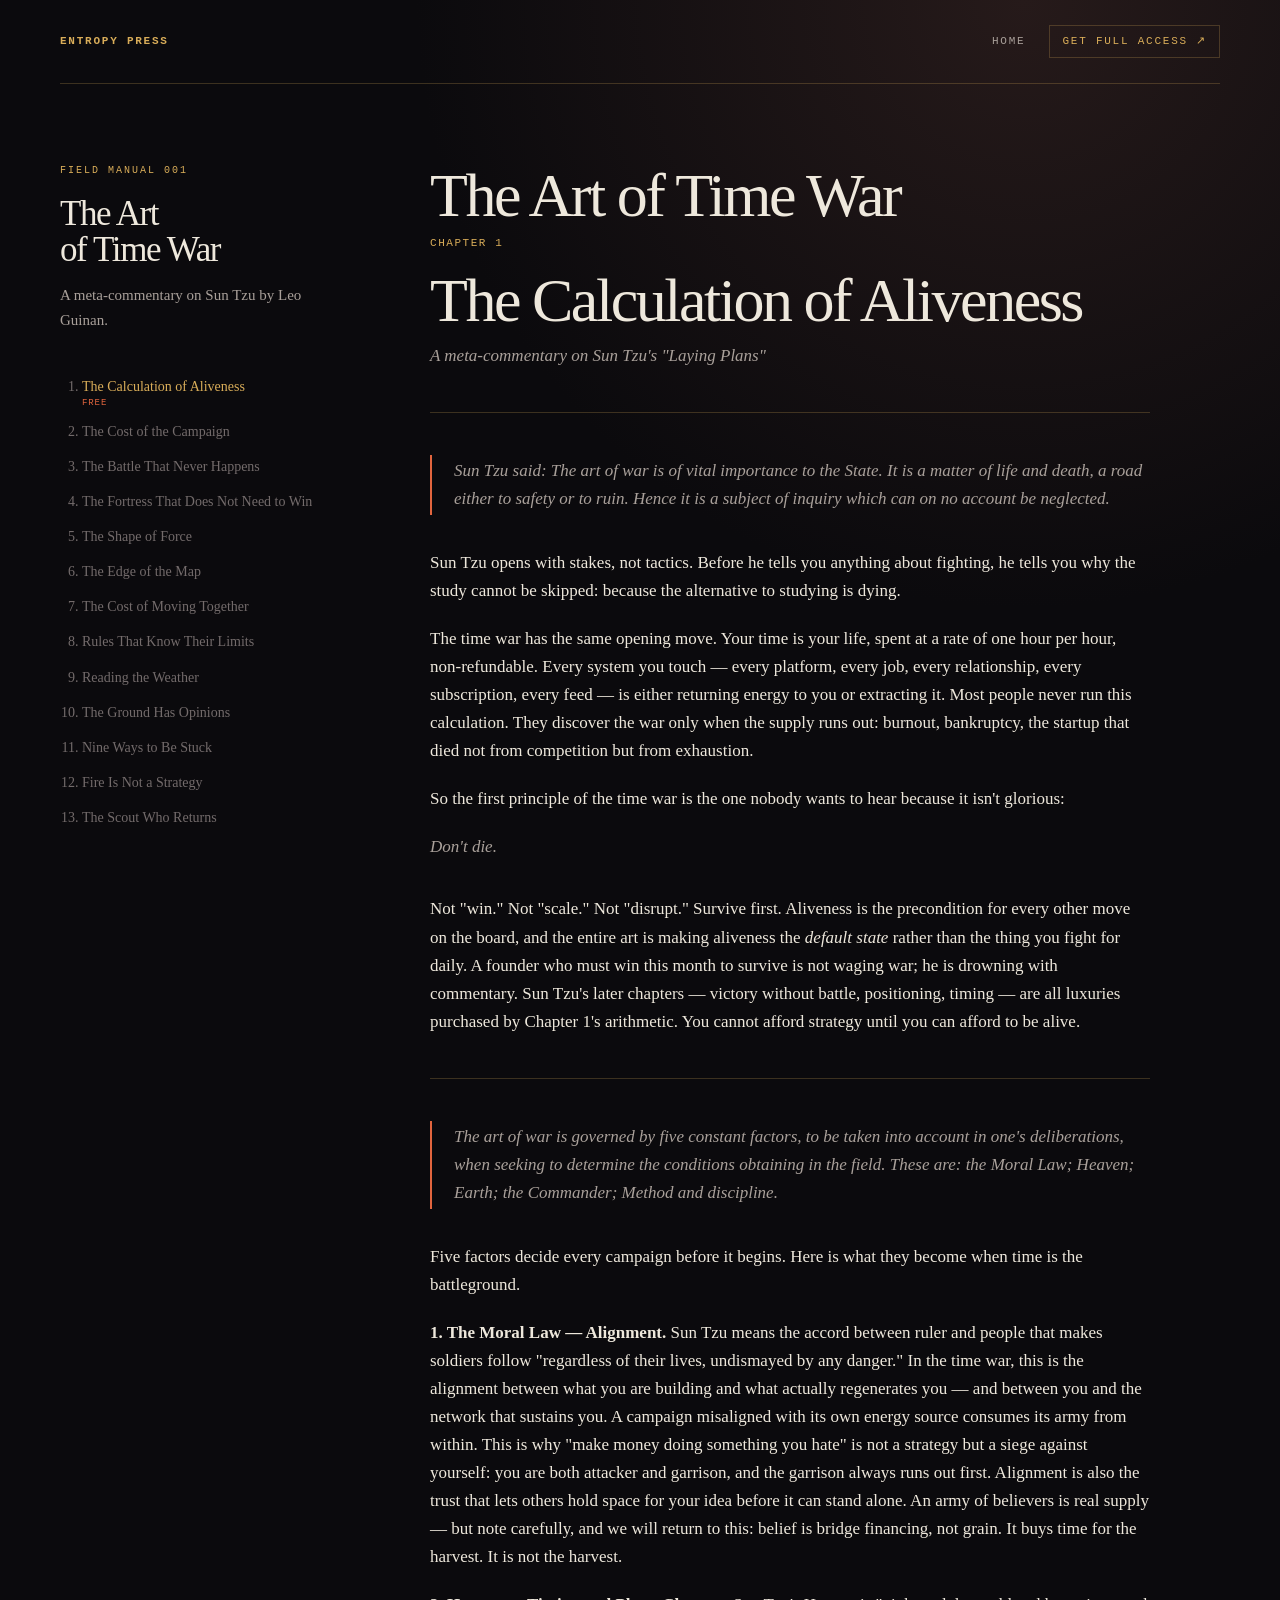
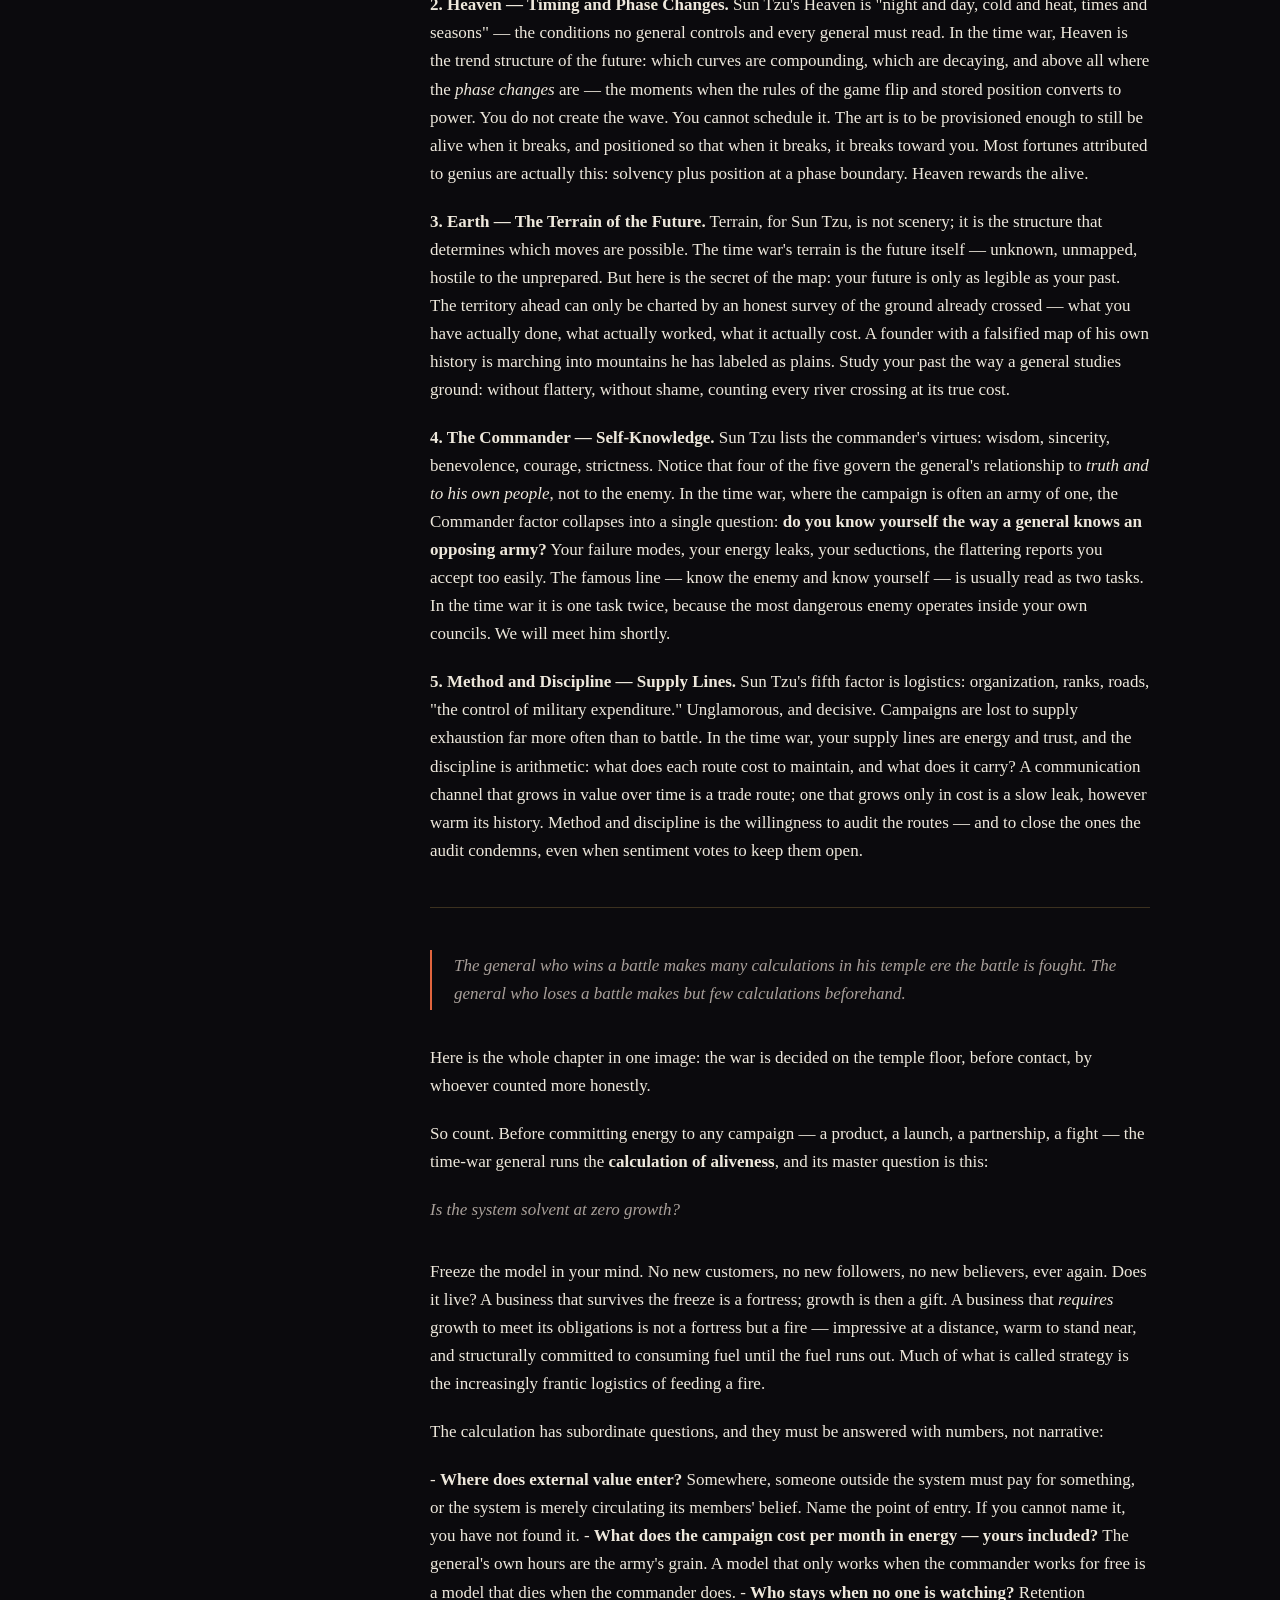
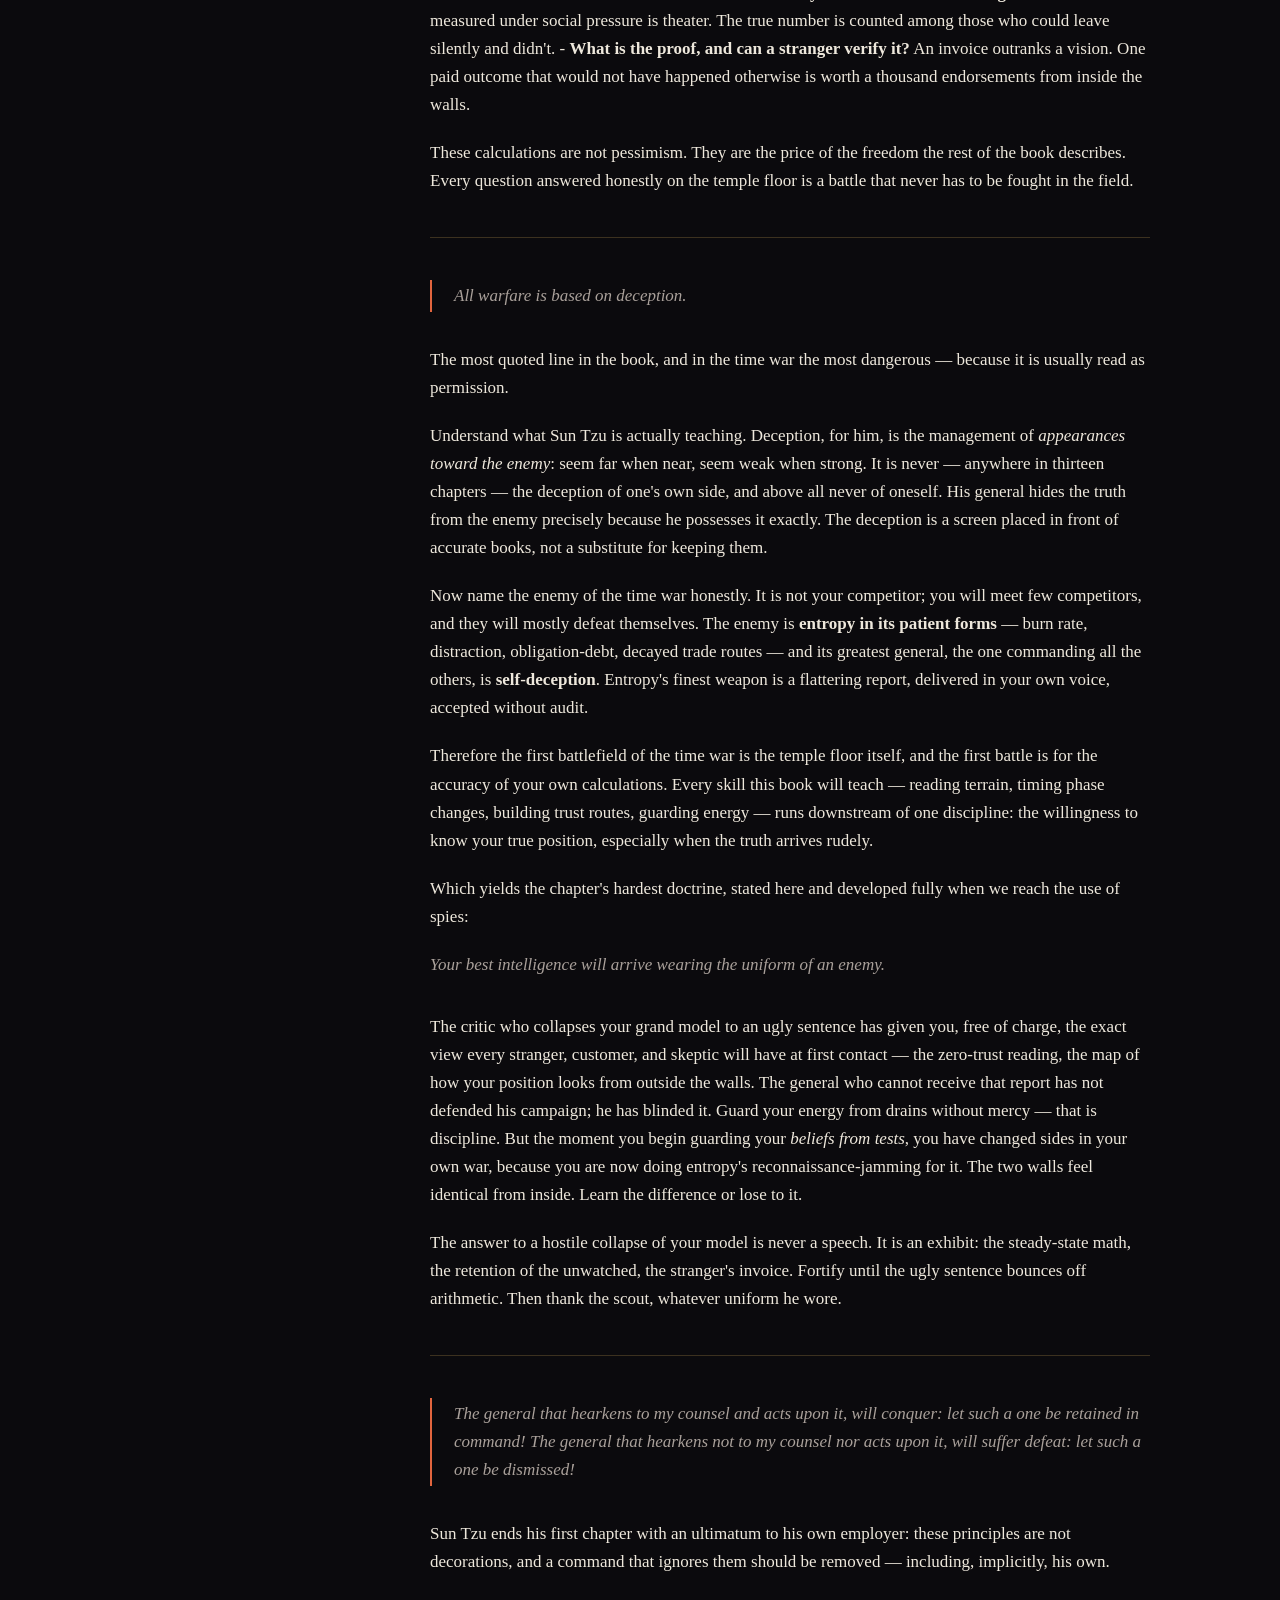
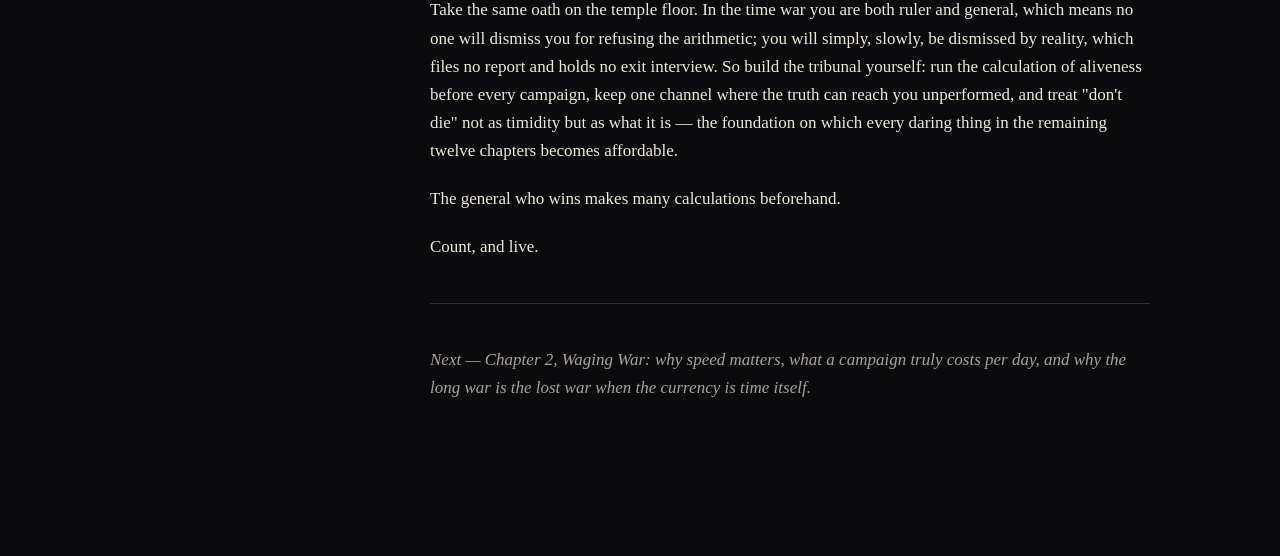
==== reader.html @ 11172e4d "Initial Entropy Press book site" ====
<!doctype html>
<html lang="en">
<head>
  <meta charset="utf-8">
  <meta name="viewport" content="width=device-width, initial-scale=1">
  <meta name="description" content="Read The Art of Time War. Chapter One is free; the remaining chapters are for paid Hitchhiker’s Guide subscribers.">
  <title>Read The Art of Time War — Entropy Press</title>
  <link rel="stylesheet" href="/assets/site.css">
</head>
<body>
  <header class="shell masthead">
    <a class="wordmark" href="/">ENTROPY PRESS</a>
    <nav aria-label="Primary navigation">
      <a href="/">Home</a>
      <a class="nav-cta" href="https://hitchhikersguidetothefuture.com/" target="_blank" rel="noopener">Get full access ↗</a>
    </nav>
  </header>

  <main class="shell reader-layout">
    <aside class="toc" aria-label="Table of contents">
      <p class="eyebrow">Field Manual 001</p>
      <h1>The Art<br>of Time War</h1>
      <p class="toc-note">A meta-commentary on Sun Tzu by Leo Guinan.</p>
      <ol>
        <li><a class="free" href="?chapter=1">The Calculation of Aliveness <small>FREE</small></a></li>
        <li><span>The Cost of the Campaign</span></li>
        <li><span>The Battle That Never Happens</span></li>
        <li><span>The Fortress That Does Not Need to Win</span></li>
        <li><span>The Shape of Force</span></li>
        <li><span>The Edge of the Map</span></li>
        <li><span>The Cost of Moving Together</span></li>
        <li><span>Rules That Know Their Limits</span></li>
        <li><span>Reading the Weather</span></li>
        <li><span>The Ground Has Opinions</span></li>
        <li><span>Nine Ways to Be Stuck</span></li>
        <li><span>Fire Is Not a Strategy</span></li>
        <li><span>The Scout Who Returns</span></li>
      </ol>
    </aside>

    <article class="reader" id="reader-content">
      <p class="eyebrow">Loading chapter</p>
      <p>One moment. The bureaucracy of reading is almost complete.</p>
    </article>
  </main>

  <script>
    const content = document.querySelector('#reader-content');
    const chapter = new URLSearchParams(location.search).get('chapter') || '1';
    if (chapter !== '1') {
      content.innerHTML = `<div class="locked-panel"><p class="eyebrow">Subscriber chapter</p><h2>This chapter is behind the gate.</h2><p>Chapters 2–13 are available to paid subscribers of Hitchhiker’s Guide to the Future. The chapter text is not shipped to this public page. That is the point of a gate.</p><a class="button" href="https://hitchhikersguidetothefuture.com/" target="_blank" rel="noopener">Join the Guide <span>↗</span></a><p class="fine">Already subscribed? Use the subscriber reading link from Hitchhiker’s Guide to return here. Entitlement verification will be wired to the Guide’s membership endpoint once its contract is supplied.</p></div>`;
    } else {
      fetch('content/chapter-1.html', {cache: 'no-store'})
        .then(response => { if (!response.ok) throw new Error('Chapter unavailable'); return response.text(); })
        .then(html => { content.innerHTML = html; })
        .catch(() => { content.innerHTML = '<div class="locked-panel"><h2>The free chapter failed to load.</h2><p>Nothing is wrong with your browser. The public artifact is missing a file.</p></div>'; });
    }
  </script>
</body>
</html>
---- assets/site.css ----
:root {
  --void: #0b0a0d;
  --panel: #15131a;
  --panel-2: #1b1821;
  --ink: #eee8dc;
  --muted: #a9a09a;
  --dim: #736b6b;
  --gold: #d9ad59;
  --ember: #e2653e;
  --line: rgba(217,173,89,.24);
  --mono: "SFMono-Regular", Consolas, "Liberation Mono", monospace;
  --serif: Georgia, "Times New Roman", serif;
}
* { box-sizing: border-box; }
html { background: var(--void); }
body { margin: 0; color: var(--ink); background: radial-gradient(circle at 80% 0%, #261a1a 0, transparent 38rem), var(--void); font: 17px/1.65 Georgia, "Times New Roman", serif; }
a { color: inherit; }
.grain { position: fixed; inset: 0; pointer-events: none; opacity: .05; background-image: url("data:image/svg+xml,%3Csvg viewBox='0 0 180 180' xmlns='http://www.w3.org/2000/svg'%3E%3Cfilter id='n'%3E%3CfeTurbulence type='fractalNoise' baseFrequency='.9' numOctaves='4' stitchTiles='stitch'/%3E%3C/filter%3E%3Crect width='100%25' height='100%25' filter='url(%23n)' opacity='.35'/%3E%3C/svg%3E"); }
.shell { width: min(1160px, calc(100% - 48px)); margin: 0 auto; }
.masthead { display: flex; align-items: center; justify-content: space-between; gap: 24px; padding: 25px 0; border-bottom: 1px solid var(--line); font: 11px/1.2 var(--mono); letter-spacing: .16em; text-transform: uppercase; }
.wordmark { color: var(--gold); text-decoration: none; font-weight: 700; }
nav { display: flex; align-items: center; gap: 24px; }
nav a { color: var(--muted); text-decoration: none; }
nav a:hover, .text-link:hover { color: var(--gold); }
.nav-cta { border: 1px solid var(--line); padding: 9px 12px; color: var(--gold); }
.eyebrow { margin: 0 0 18px; color: var(--gold); font: 10px/1.4 var(--mono); letter-spacing: .2em; text-transform: uppercase; }
.hero { min-height: 650px; display: grid; grid-template-columns: 1fr 390px; align-items: center; gap: 9vw; padding: 92px 0 110px; }
h1, h2 { margin: 0; font-weight: 400; line-height: 1.03; letter-spacing: -.04em; }
.hero h1 { font-size: clamp(48px, 7vw, 88px); }
.hero h1 em { color: var(--gold); font-style: normal; }
.lede { max-width: 510px; margin: 32px 0 0; color: var(--muted); font-size: 21px; line-height: 1.5; }
.actions { display: flex; align-items: center; flex-wrap: wrap; gap: 24px; margin-top: 42px; }
.button { display: inline-flex; align-items: center; gap: 18px; padding: 15px 19px; color: var(--void); background: var(--gold); border: 1px solid var(--gold); font: 11px/1.1 var(--mono); letter-spacing: .12em; text-transform: uppercase; text-decoration: none; }
.button:hover { background: var(--ink); border-color: var(--ink); }
.button span { font-size: 17px; }
.text-link { color: var(--muted); font: 11px/1.4 var(--mono); text-decoration: none; letter-spacing: .04em; }
.book-card { position: relative; min-height: 500px; padding: 38px 32px; display: flex; flex-direction: column; justify-content: space-between; overflow: hidden; background: linear-gradient(145deg, #221b27, #0e0c12 70%); border: 1px solid var(--gold); box-shadow: 22px 28px 0 rgba(217,173,89,.1), 0 30px 70px rgba(0,0,0,.55); transform: rotate(2deg); }
.book-card::before, .book-card::after { content: ""; position: absolute; inset: 14px; border: 1px solid rgba(217,173,89,.35); pointer-events: none; }
.book-card::after { inset: 22px; border-style: dashed; opacity: .65; }
.cover-kicker, .cover-footer { position: relative; z-index: 1; color: var(--gold); font: 10px/1.5 var(--mono); letter-spacing: .13em; }
.cover-title { position: relative; z-index: 1; margin: 48px 0; color: var(--ember); font: 700 clamp(42px, 6vw, 64px)/.9 Arial, sans-serif; letter-spacing: -.06em; }
.cover-title strong { color: var(--ink); font-weight: 800; }
.orbit { position: relative; z-index: 1; width: 220px; height: 220px; margin: 0 auto; border: 1px solid rgba(217,173,89,.7); border-radius: 50%; box-shadow: 0 0 0 19px rgba(217,173,89,.08), 0 0 0 43px rgba(217,173,89,.04); }
.orbit::before, .orbit::after { content: ""; position: absolute; left: 50%; top: -23px; width: 1px; height: 266px; background: rgba(217,173,89,.48); transform: rotate(48deg); }
.orbit::after { transform: rotate(-48deg); }
.orbit span { position: absolute; inset: 57px; border: 2px solid var(--ember); border-radius: 50%; }
.orbit i, .orbit b { position: absolute; display: block; width: 13px; height: 13px; background: var(--gold); border-radius: 50%; }
.orbit i { top: -7px; left: calc(50% - 6px); } .orbit b { right: 15px; bottom: 33px; }
.book-intro { display: grid; grid-template-columns: 1.2fr .8fr; gap: 70px; padding: 66px 0 90px; border-top: 1px solid var(--line); }
.book-intro h2 { font-size: clamp(34px, 4vw, 54px); }
.muted { max-width: 570px; margin: 22px 0 0; color: var(--muted); font-size: 19px; }
.access-card { padding: 26px; background: var(--panel); border-left: 2px solid var(--ember); }
.access-card p { margin: 0 0 20px; color: var(--muted); }
.access-card strong { color: var(--ink); }
.access-card a { color: var(--gold); font: 12px var(--mono); text-decoration: none; }
.footer { display: flex; justify-content: space-between; gap: 20px; padding: 25px 0 36px; color: var(--dim); border-top: 1px solid var(--line); font: 10px/1.4 var(--mono); letter-spacing: .1em; text-transform: uppercase; }
.reader-layout { display: grid; grid-template-columns: 280px minmax(0, 720px); gap: 90px; padding: 80px 0 120px; align-items: start; }
.toc { position: sticky; top: 28px; }
.toc h1 { font-size: 35px; }
.toc-note { color: var(--muted); font-size: 15px; }
.toc ol { margin: 36px 0 0; padding-left: 22px; color: var(--dim); font-size: 14px; }
.toc li { padding: 6px 0; }
.toc li span { color: var(--dim); }
.toc a { color: var(--ink); text-decoration: none; }
.toc a:hover { color: var(--gold); }
.toc a.free { color: var(--gold); }
.toc small { display: block; color: var(--ember); font: 9px var(--mono); letter-spacing: .1em; }
.reader { min-width: 0; }
.reader h1 { margin-bottom: 9px; font-size: clamp(39px, 5vw, 62px); }
.reader h2 { margin: 48px 0 18px; font-size: 33px; }
.reader h3 { margin-top: 34px; color: var(--gold); font-size: 22px; }
.reader .chapter-kicker { color: var(--gold); font: 11px var(--mono); letter-spacing: .14em; text-transform: uppercase; }
.reader .chapter-subtitle { margin: 0 0 34px; color: var(--muted); font-style: italic; }
.reader p { margin: 0 0 20px; }
.reader blockquote { margin: 34px 0; padding: 2px 0 2px 22px; color: var(--muted); border-left: 2px solid var(--ember); font-style: italic; }
.reader hr { margin: 42px 0; border: 0; border-top: 1px solid var(--line); }
.locked-panel { padding: 44px; background: var(--panel); border: 1px solid var(--line); }
.locked-panel h2 { margin-bottom: 20px; font-size: 42px; }
.locked-panel p { color: var(--muted); }
.locked-panel .button { margin-top: 12px; }
.fine { margin-top: 30px; color: var(--dim) !important; font: 11px/1.6 var(--mono); }
@media (max-width: 820px) {
  .shell { width: min(100% - 32px, 680px); }
  .masthead { align-items: flex-start; flex-direction: column; gap: 16px; }
  nav { width: 100%; justify-content: space-between; gap: 10px; }
  .hero { grid-template-columns: 1fr; gap: 55px; padding: 60px 0 80px; }
  .book-card { min-height: 420px; width: min(100%, 390px); margin: 0 auto; }
  .book-intro, .reader-layout { grid-template-columns: 1fr; gap: 45px; }
  .toc { position: static; }
  .toc ol { columns: 2; column-gap: 28px; }
  .toc li { break-inside: avoid; }
  .footer { flex-direction: column; }
}
@media (max-width: 480px) {
  .hero h1 { font-size: 48px; }
  .lede { font-size: 18px; }
  .actions { align-items: flex-start; flex-direction: column; }
  .book-card { min-height: 390px; padding: 30px 24px; }
  .cover-title { font-size: 48px; }
  .orbit { width: 170px; height: 170px; }
  .orbit::before, .orbit::after { height: 210px; }
  .toc ol { columns: 1; }
  .locked-panel { padding: 28px 22px; }
}
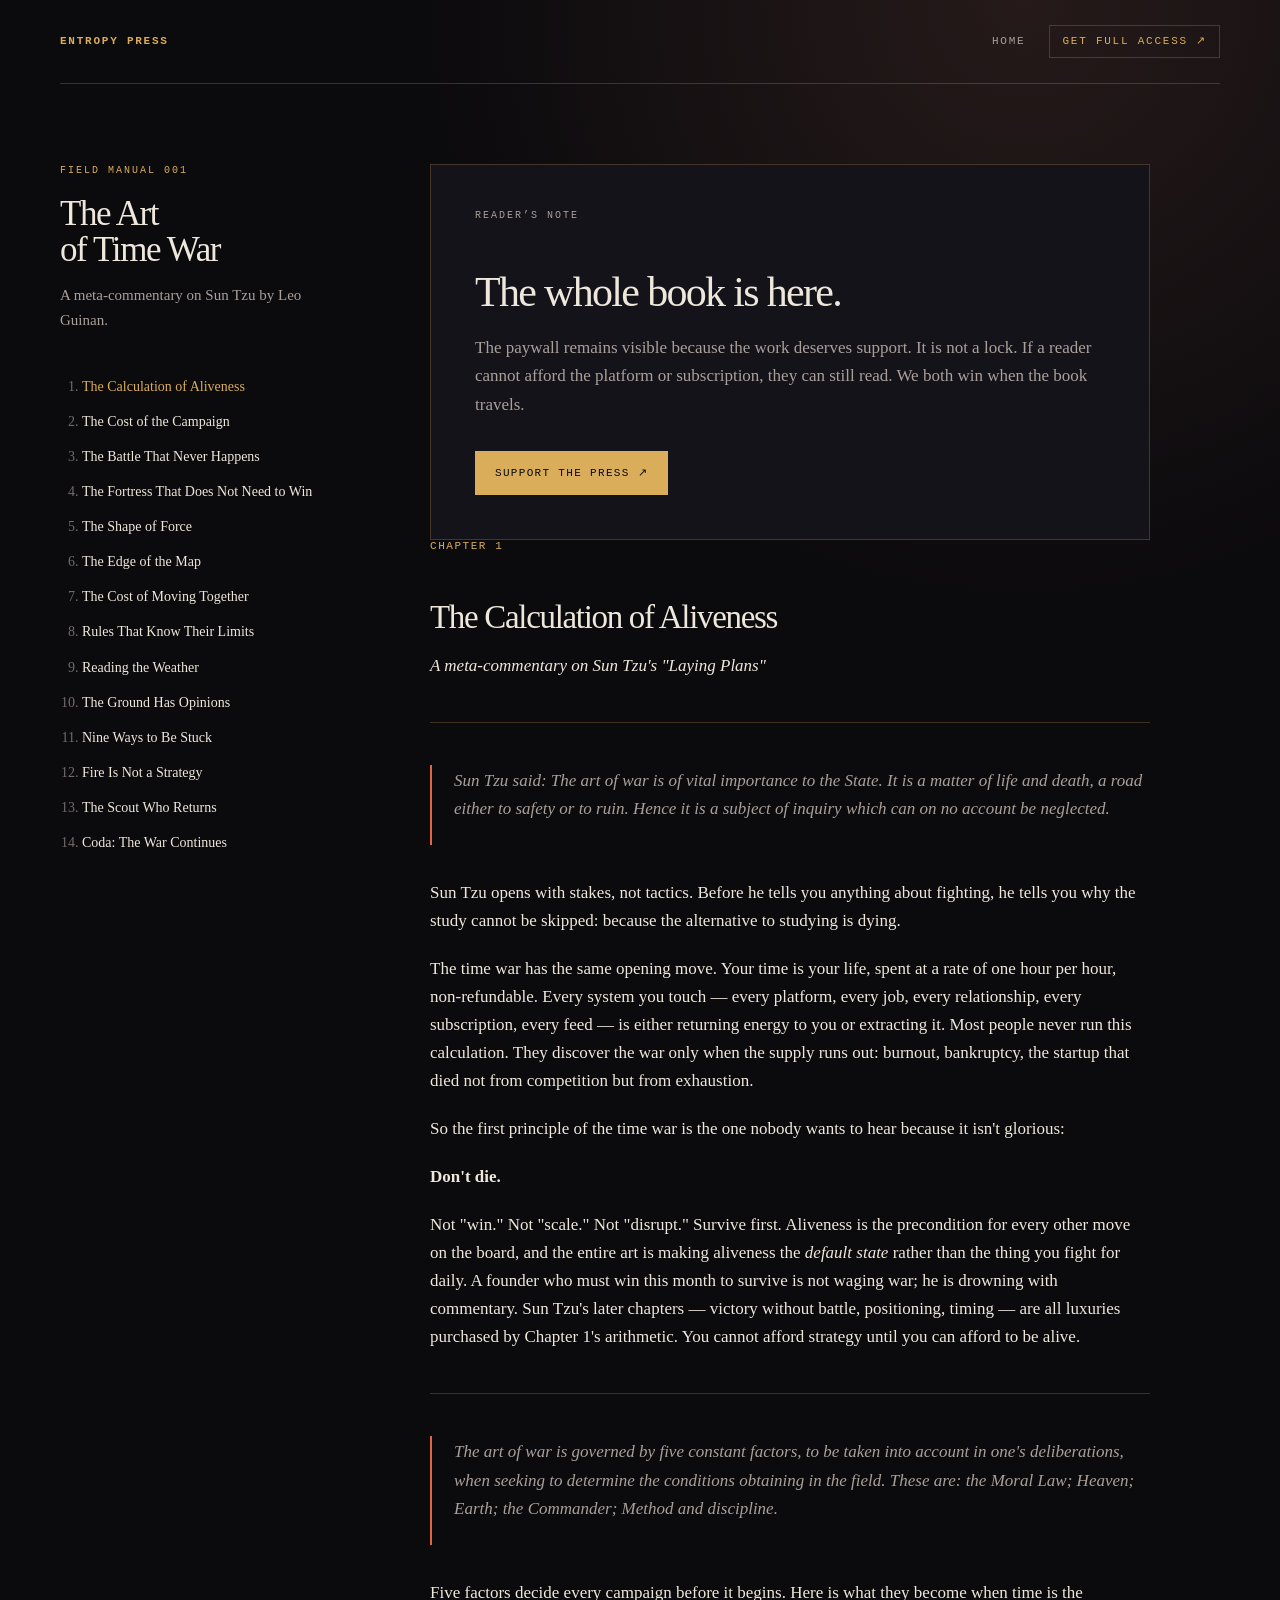
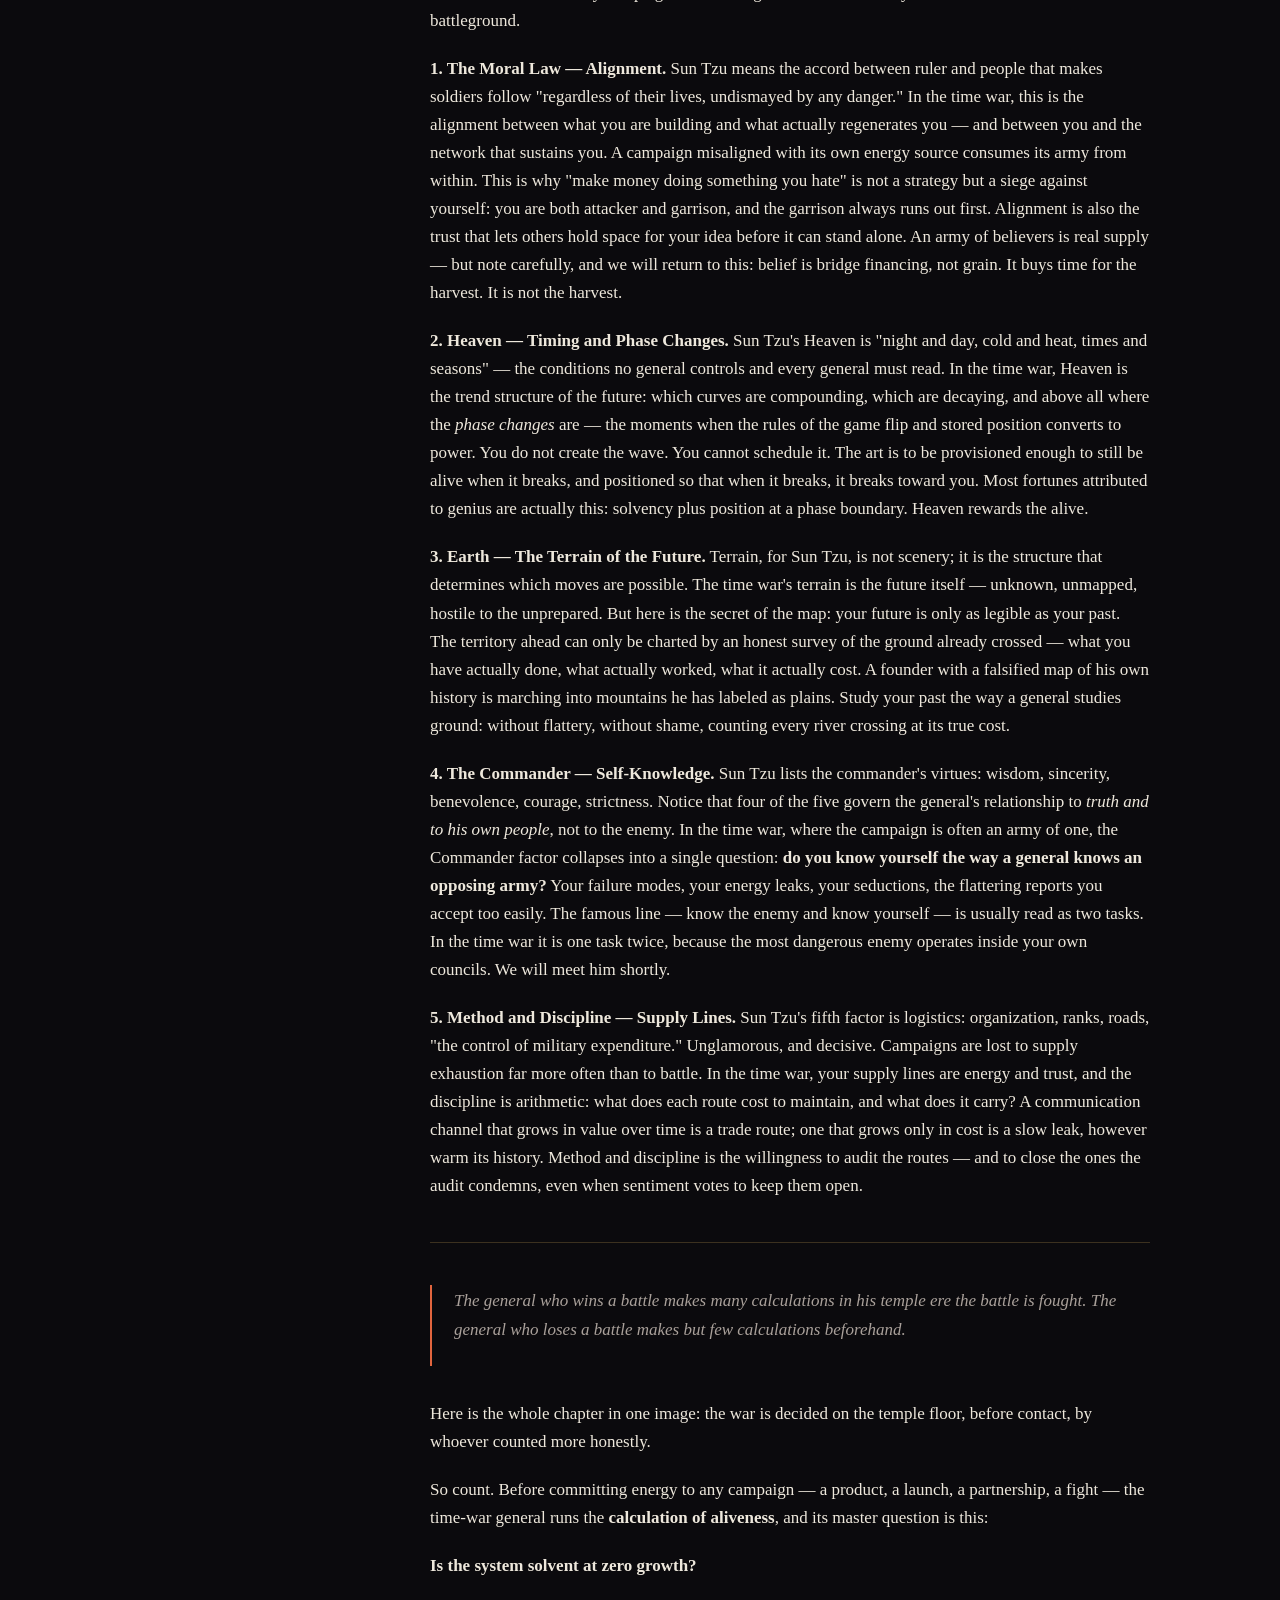
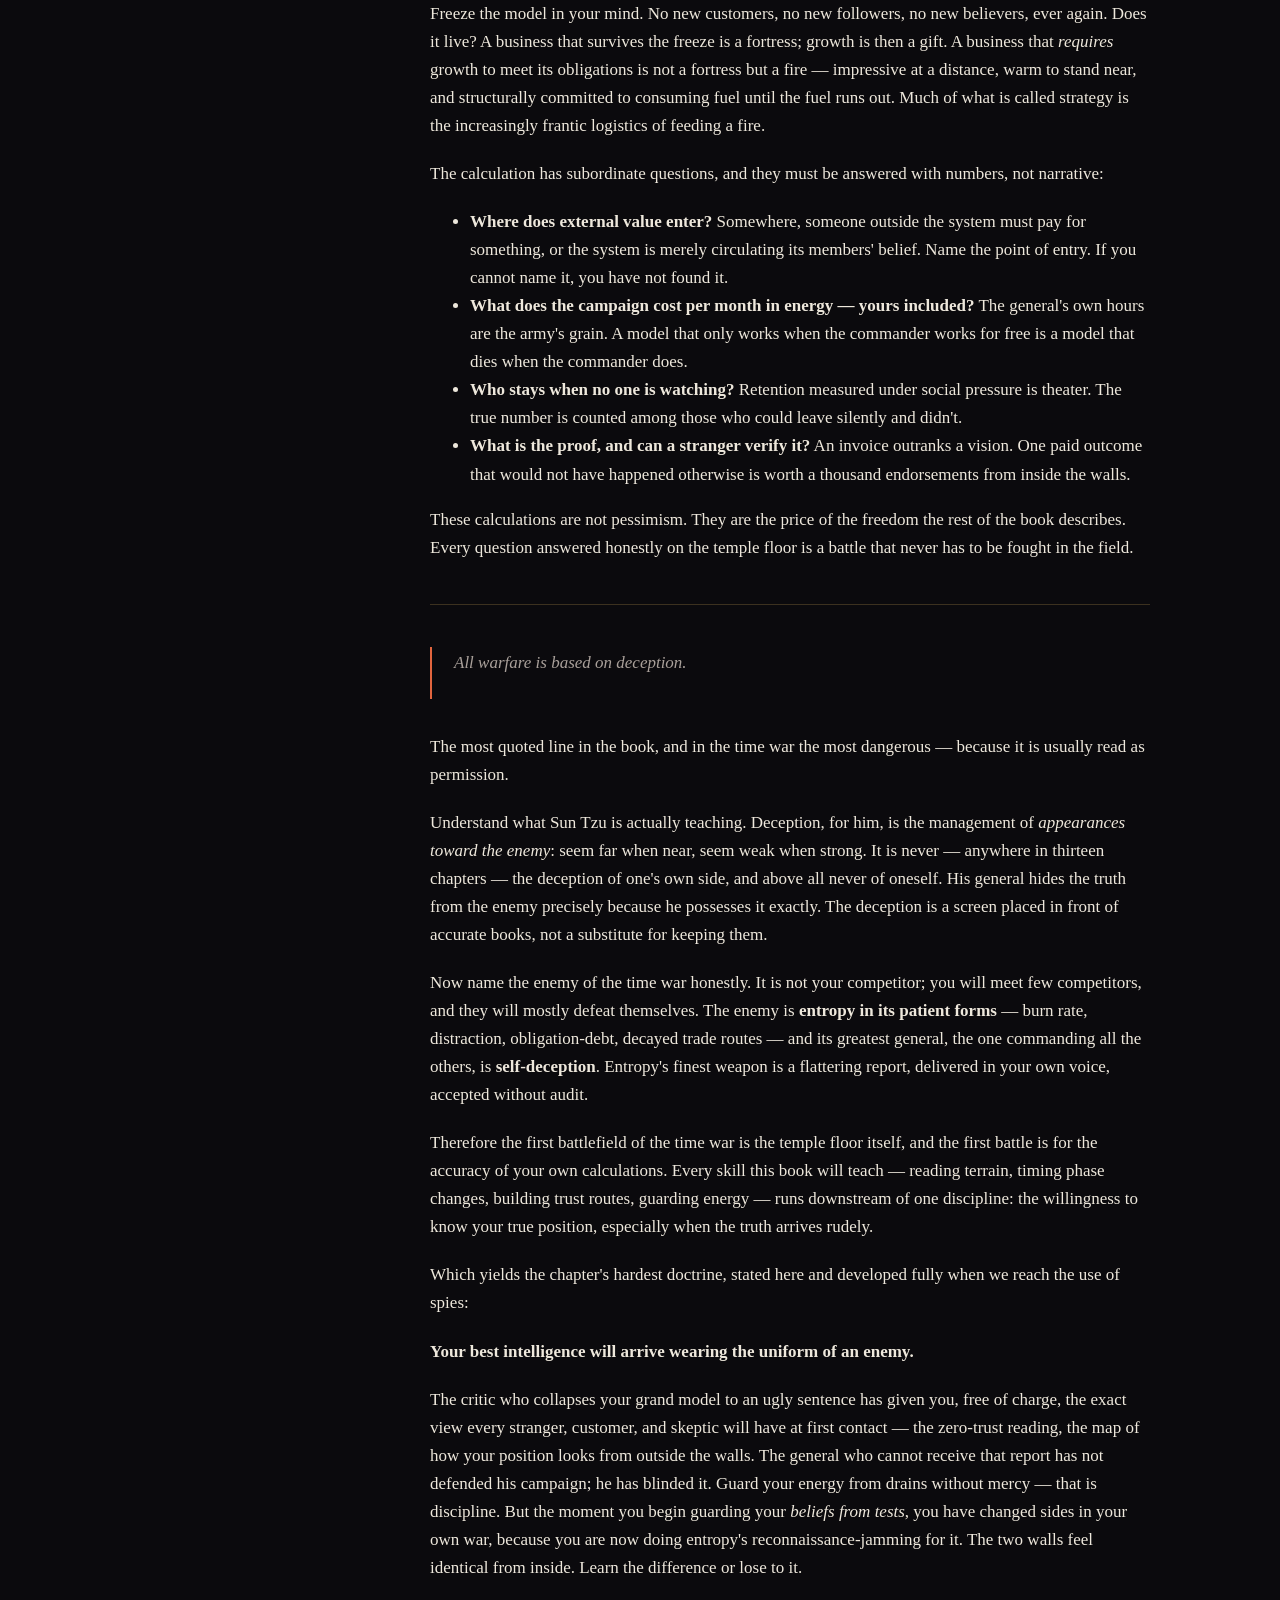
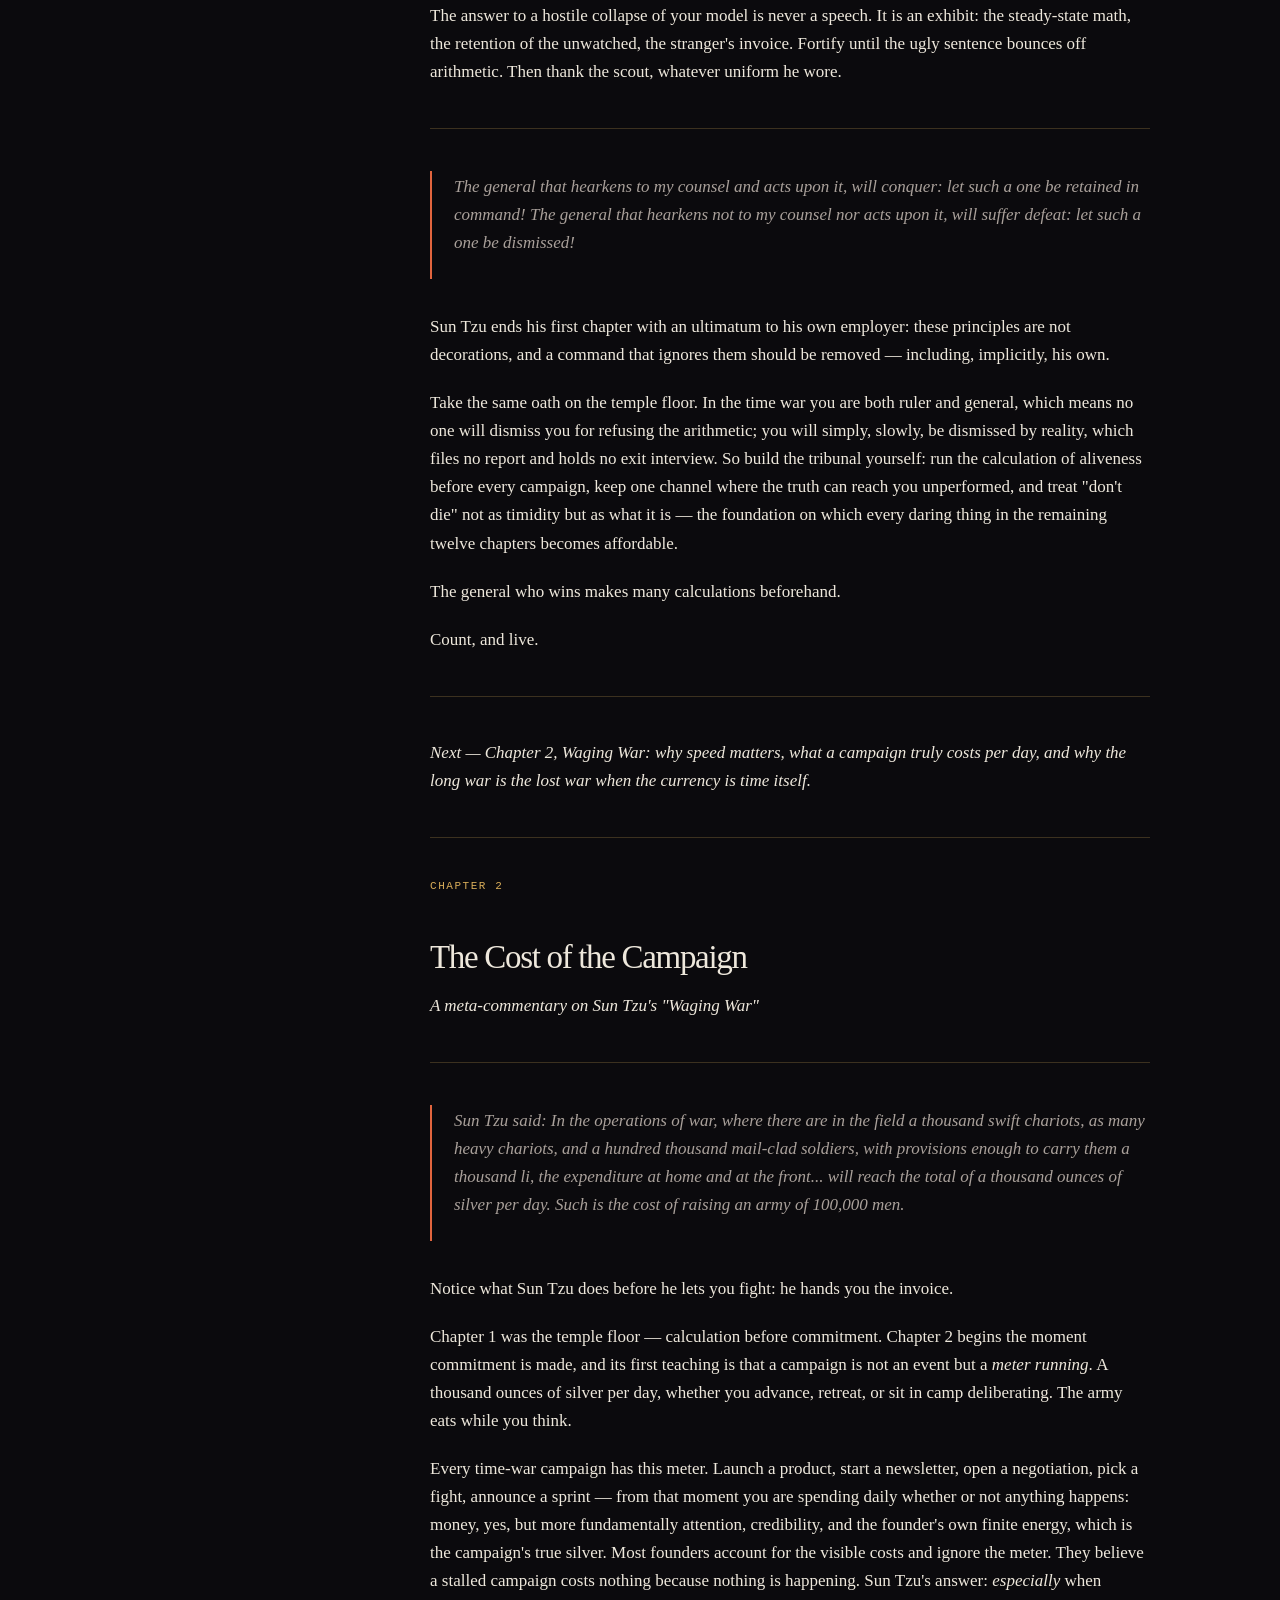
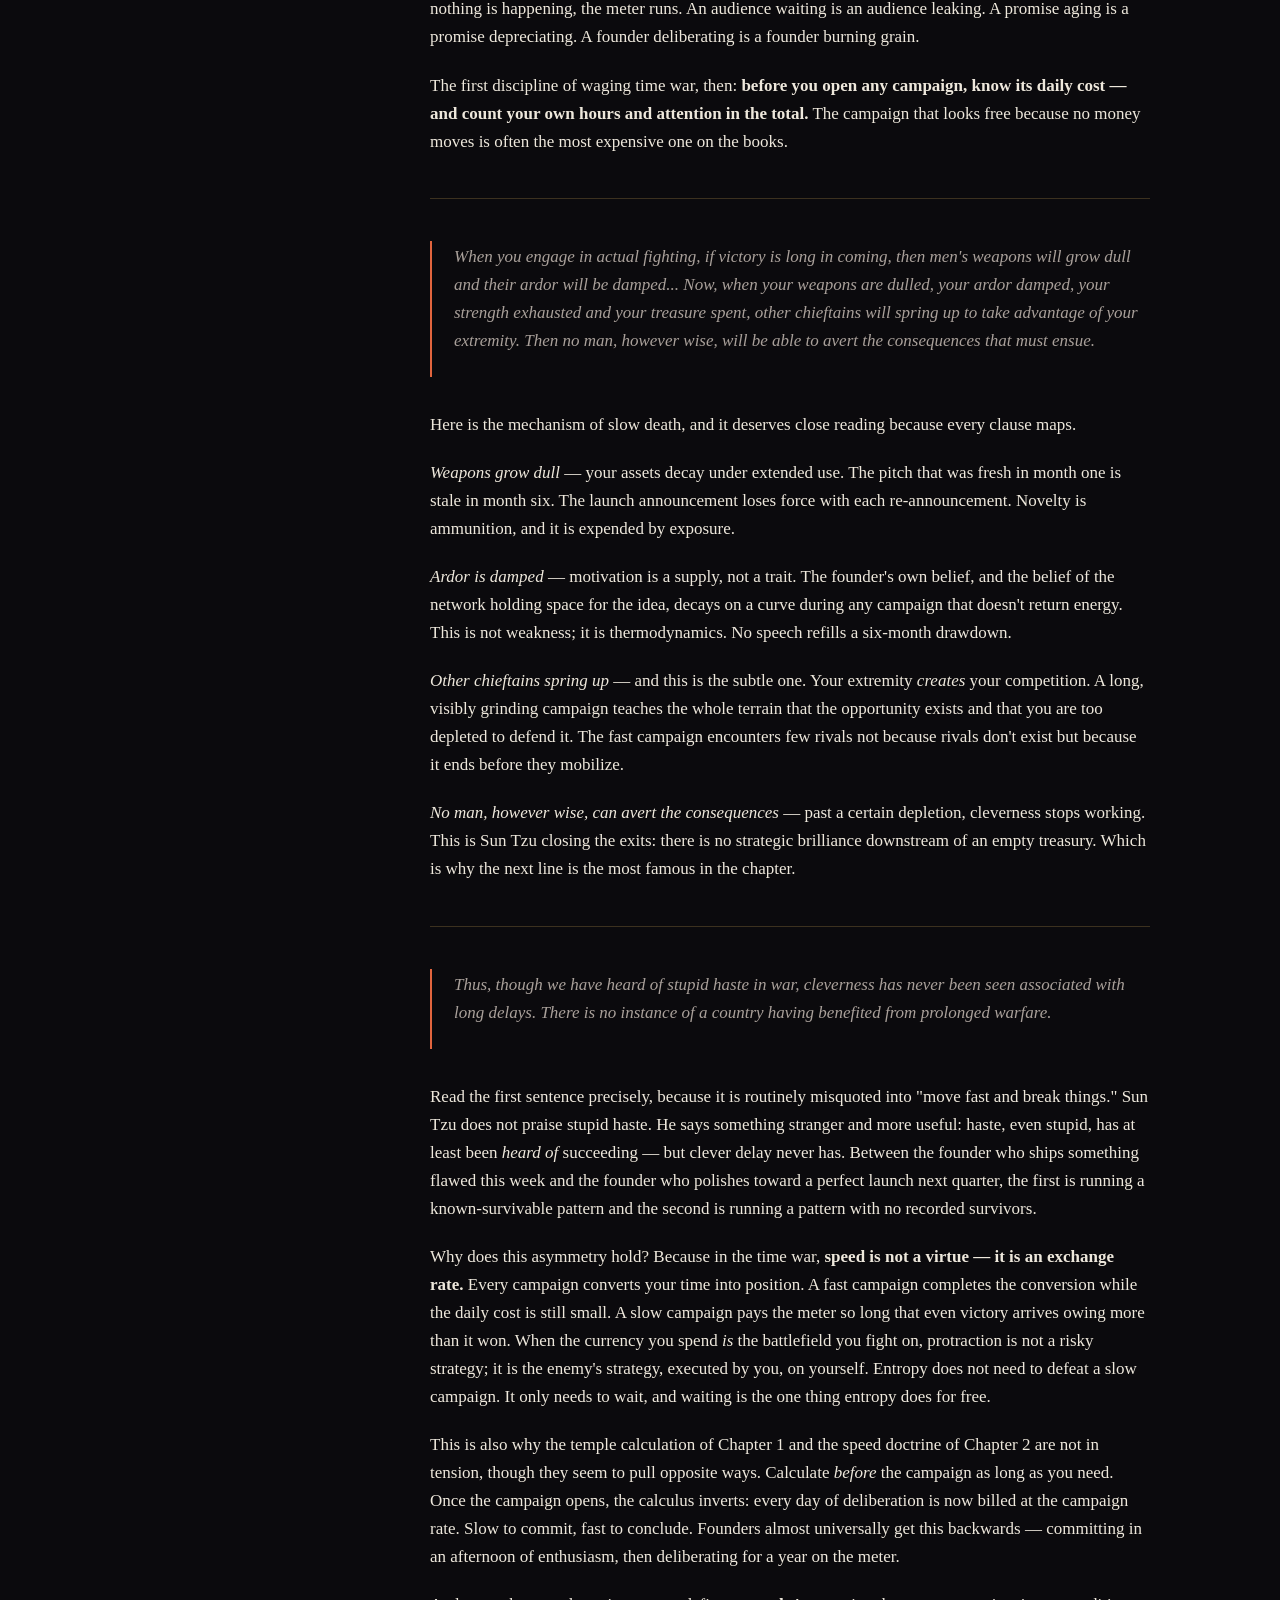
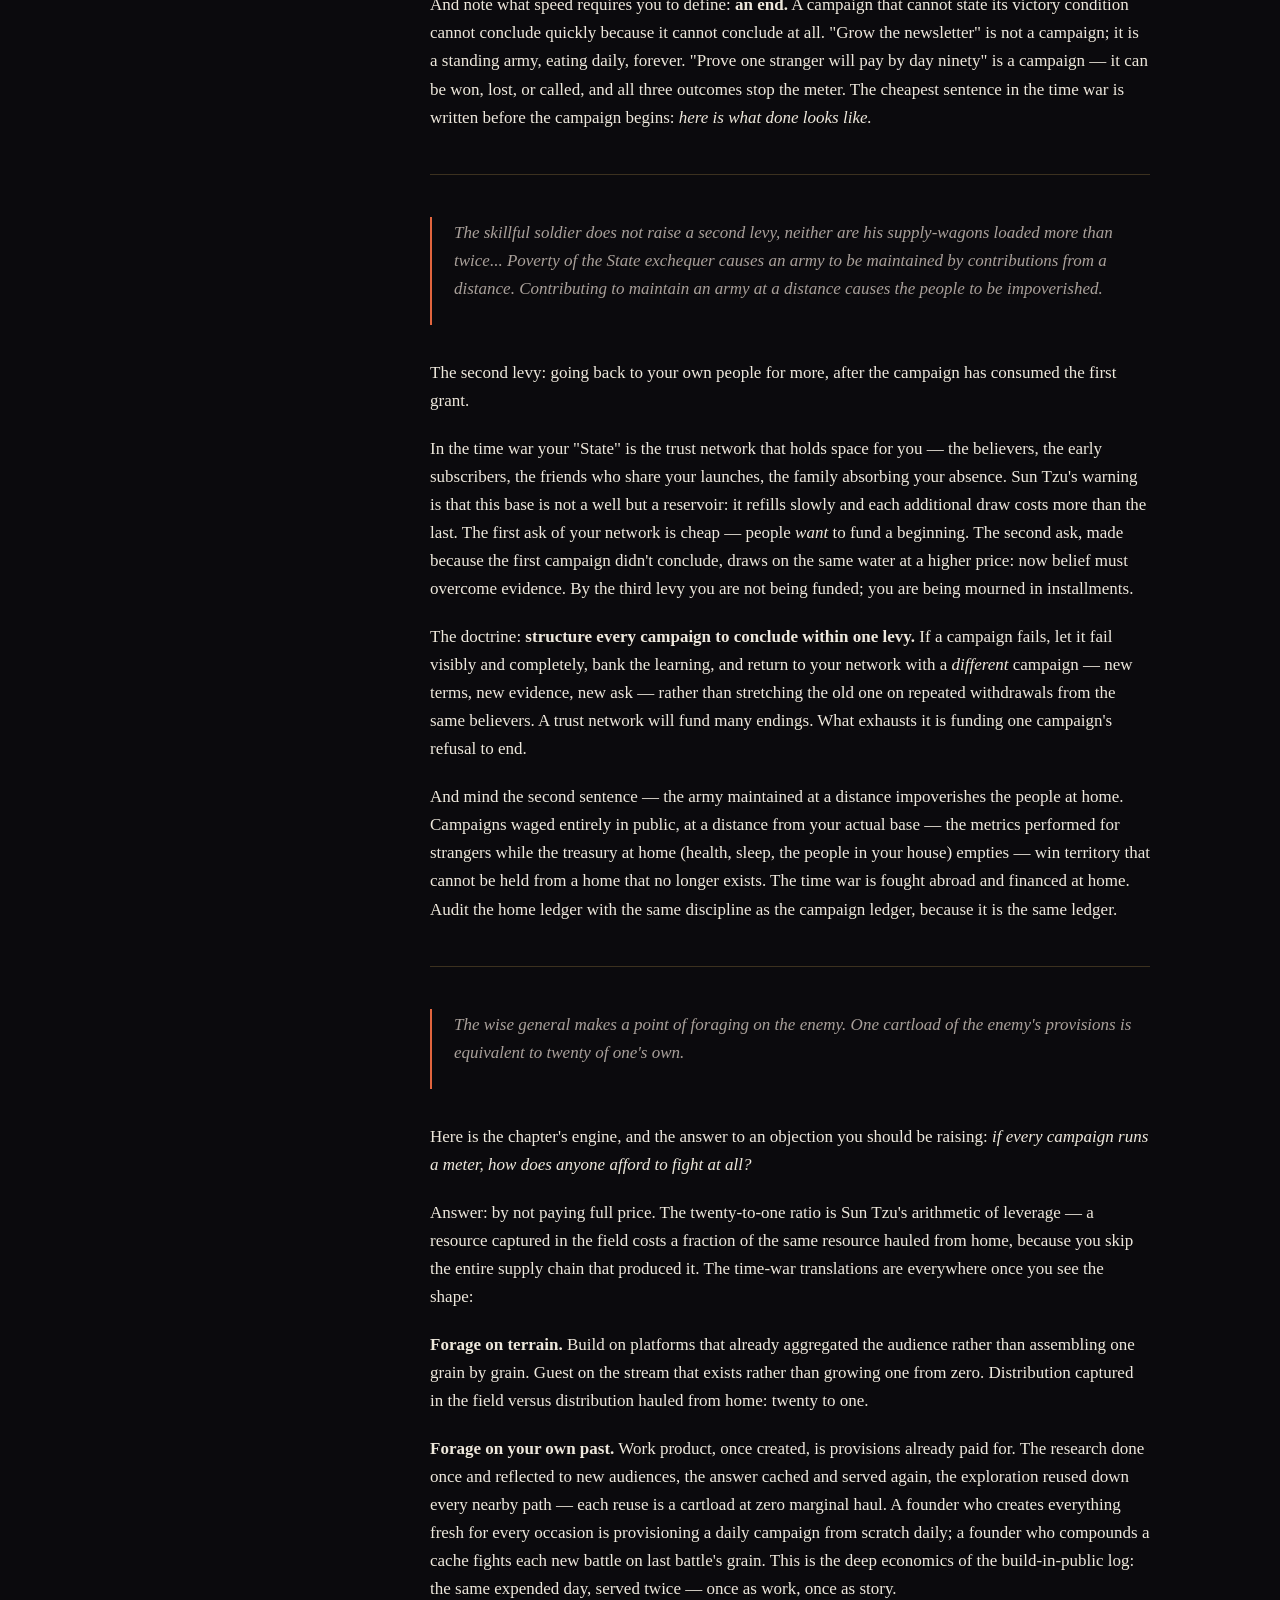
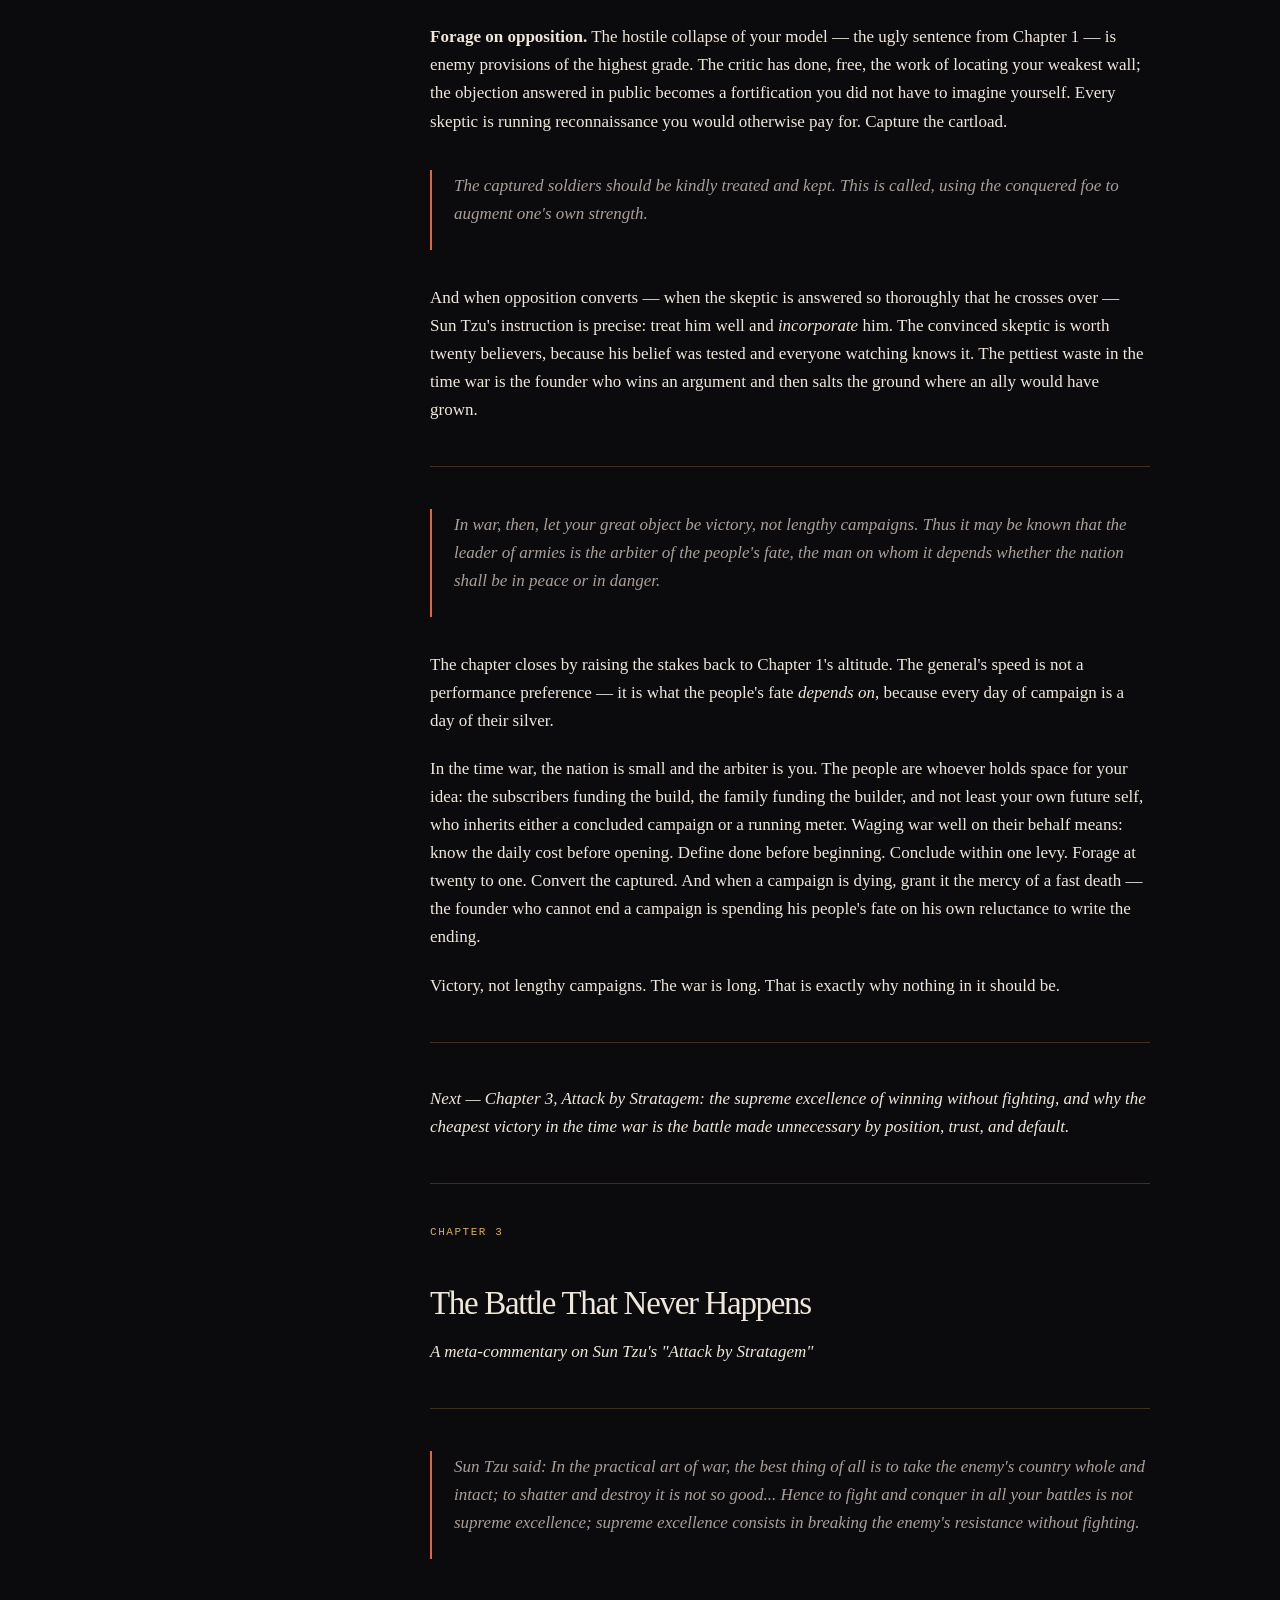
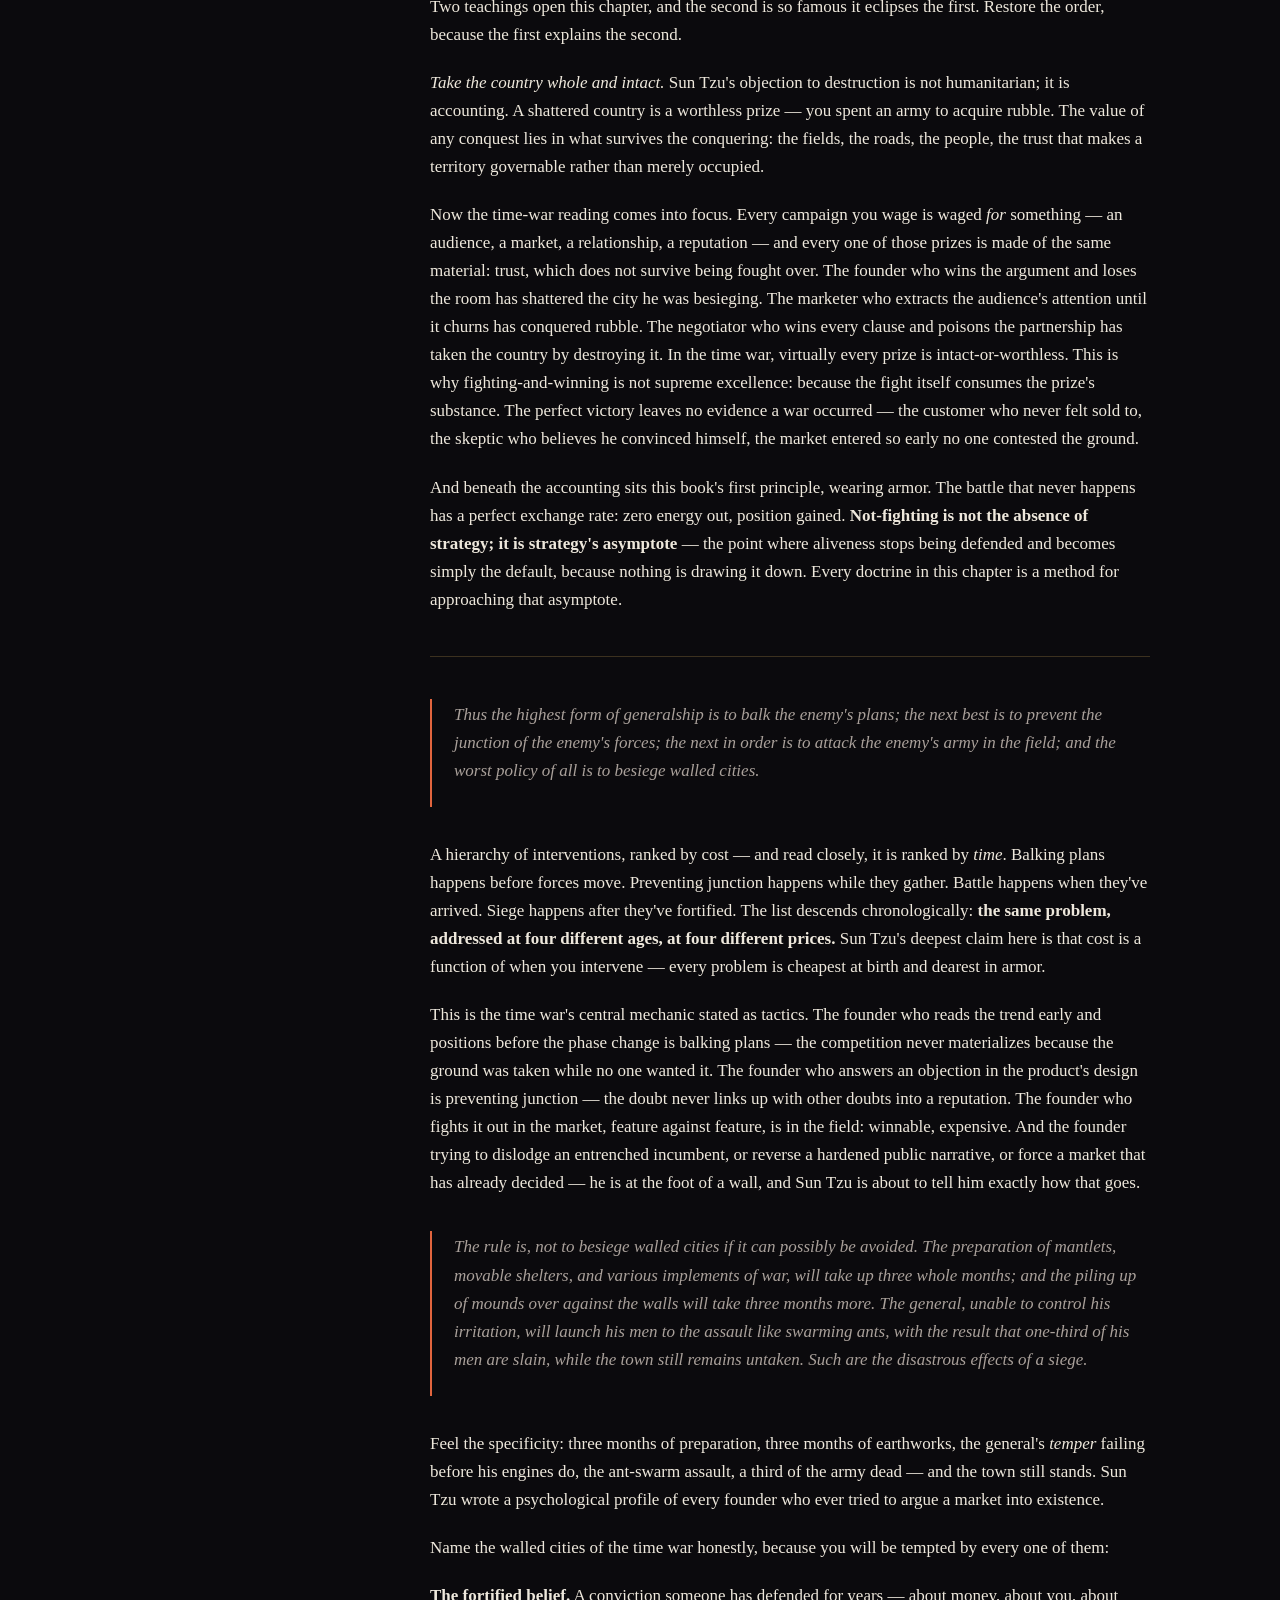
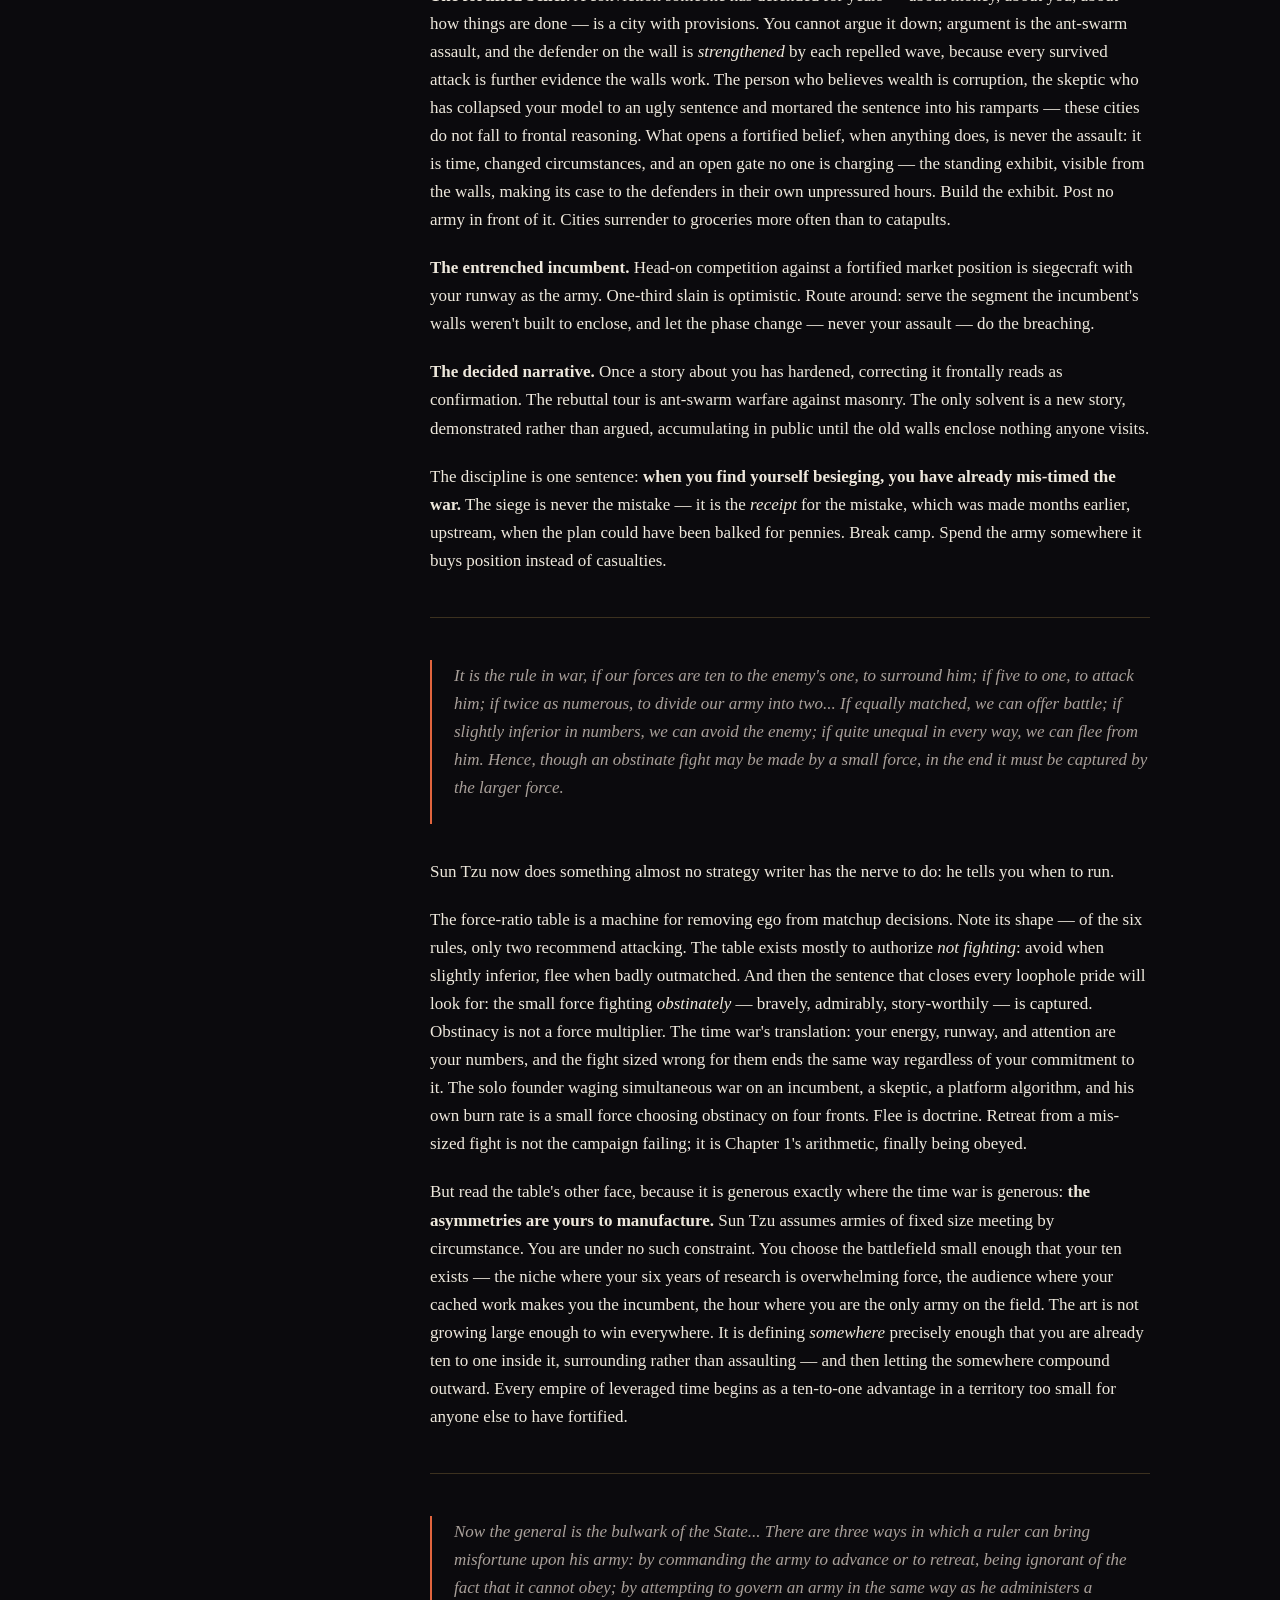
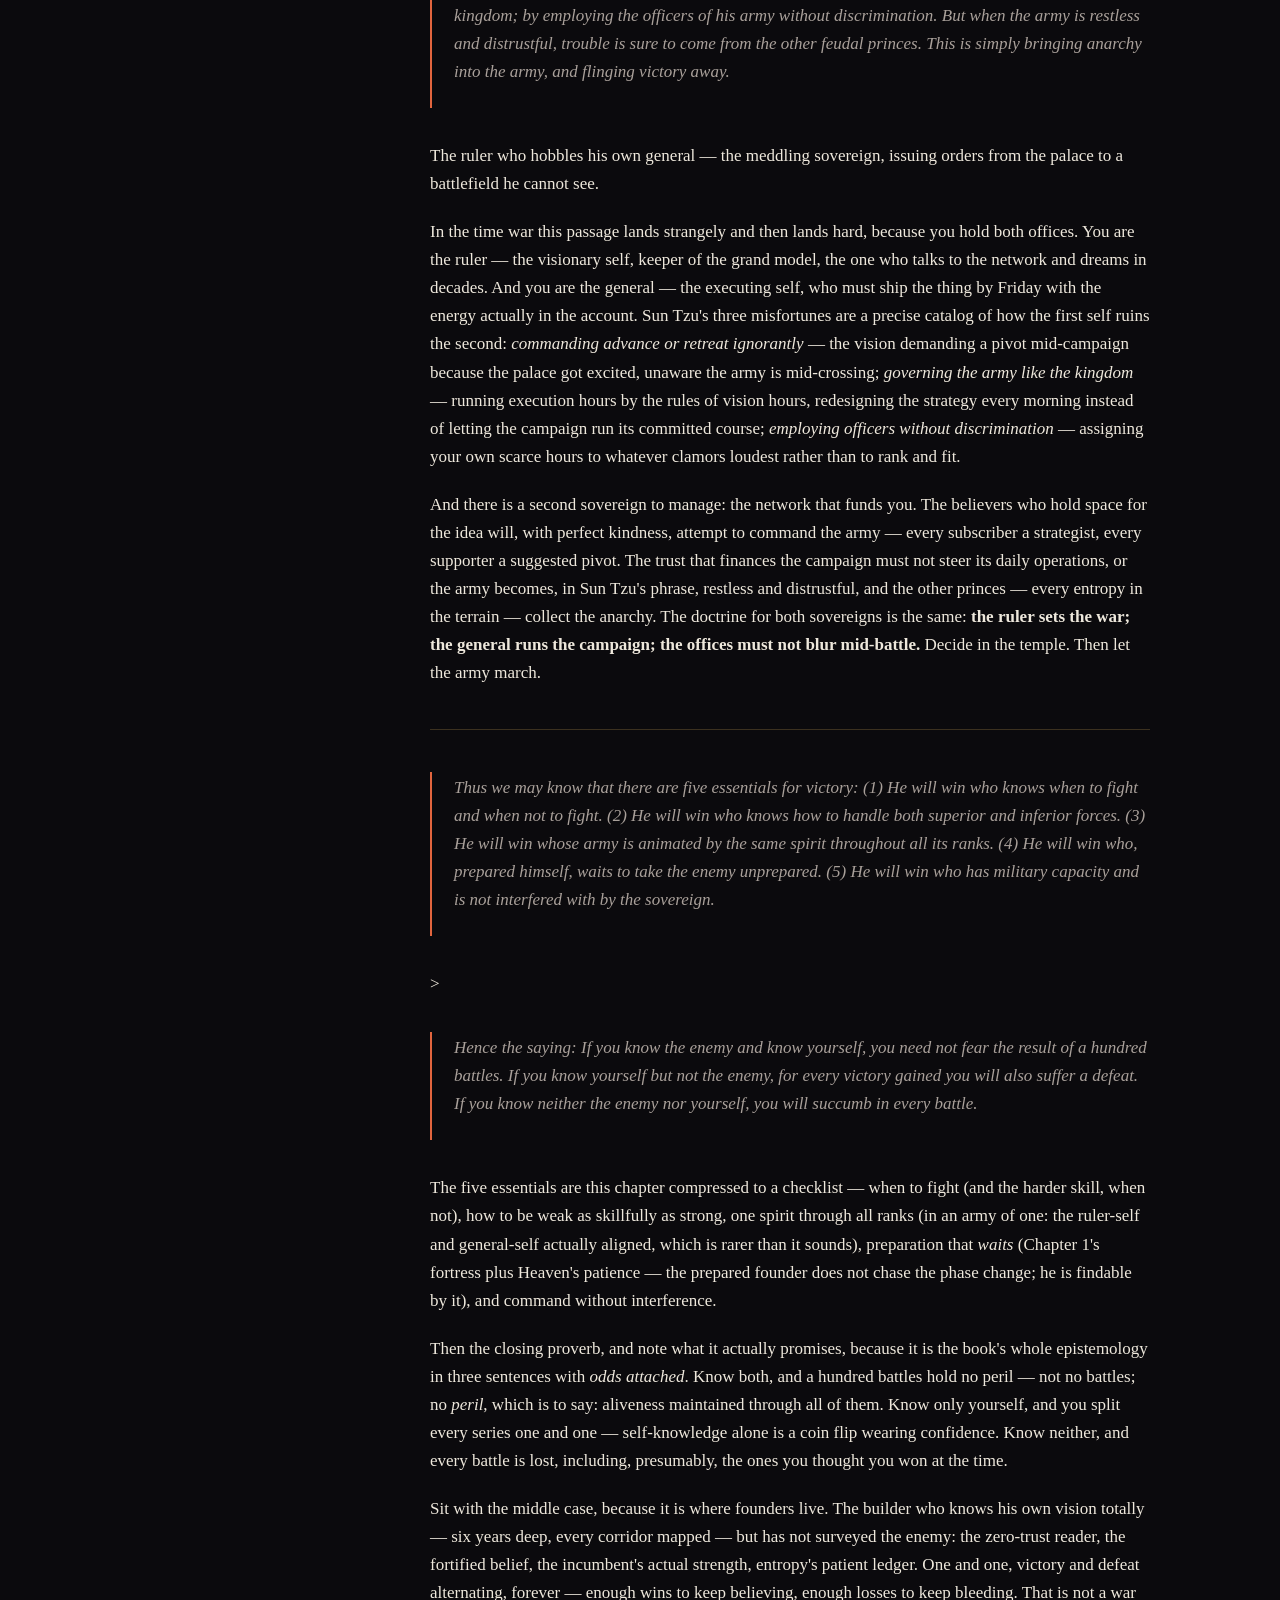
==== commit 33139b3d: "Publish complete book with open reader" ====
--- a/reader.html
+++ b/reader.html
@@ -3,7 +3,7 @@
 <head>
   <meta charset="utf-8">
   <meta name="viewport" content="width=device-width, initial-scale=1">
-  <meta name="description" content="Read The Art of Time War. Chapter One is free; the remaining chapters are for paid Hitchhiker’s Guide subscribers.">
+  <meta name="description" content="Read the complete edition of The Art of Time War from Entropy Press.">
   <title>Read The Art of Time War — Entropy Press</title>
   <link rel="stylesheet" href="/assets/site.css">
 </head>
@@ -22,39 +22,38 @@
       <h1>The Art<br>of Time War</h1>
       <p class="toc-note">A meta-commentary on Sun Tzu by Leo Guinan.</p>
       <ol>
-        <li><a class="free" href="?chapter=1">The Calculation of Aliveness <small>FREE</small></a></li>
-        <li><span>The Cost of the Campaign</span></li>
-        <li><span>The Battle That Never Happens</span></li>
-        <li><span>The Fortress That Does Not Need to Win</span></li>
-        <li><span>The Shape of Force</span></li>
-        <li><span>The Edge of the Map</span></li>
-        <li><span>The Cost of Moving Together</span></li>
-        <li><span>Rules That Know Their Limits</span></li>
-        <li><span>Reading the Weather</span></li>
-        <li><span>The Ground Has Opinions</span></li>
-        <li><span>Nine Ways to Be Stuck</span></li>
-        <li><span>Fire Is Not a Strategy</span></li>
-        <li><span>The Scout Who Returns</span></li>
+        <li><a class="free" href="#chapter-1">The Calculation of Aliveness</a></li>
+        <li><a href="#chapter-2">The Cost of the Campaign</a></li>
+        <li><a href="#chapter-3">The Battle That Never Happens</a></li>
+        <li><a href="#chapter-4">The Fortress That Does Not Need to Win</a></li>
+        <li><a href="#chapter-5">The Shape of Force</a></li>
+        <li><a href="#chapter-6">The Edge of the Map</a></li>
+        <li><a href="#chapter-7">The Cost of Moving Together</a></li>
+        <li><a href="#chapter-8">Rules That Know Their Limits</a></li>
+        <li><a href="#chapter-9">Reading the Weather</a></li>
+        <li><a href="#chapter-10">The Ground Has Opinions</a></li>
+        <li><a href="#chapter-11">Nine Ways to Be Stuck</a></li>
+        <li><a href="#chapter-12">Fire Is Not a Strategy</a></li>
+        <li><a href="#chapter-13">The Scout Who Returns</a></li>
+        <li><a href="#coda">Coda: The War Continues</a></li>
       </ol>
     </aside>
 
     <article class="reader" id="reader-content">
-      <p class="eyebrow">Loading chapter</p>
-      <p>One moment. The bureaucracy of reading is almost complete.</p>
+      <div class="locked-panel"><p class="eyebrow">Reader’s note</p><h2>The whole book is here.</h2><p>The paywall remains visible because the work deserves support. It is not a lock. If a reader cannot afford the platform or subscription, they can still read. We both win when the book travels.</p><a class="button" href="https://hitchhikersguidetothefuture.com/" target="_blank" rel="noopener">Support the press ↗</a></div>
     </article>
   </main>
 
   <script>
     const content = document.querySelector('#reader-content');
-    const chapter = new URLSearchParams(location.search).get('chapter') || '1';
-    if (chapter !== '1') {
-      content.innerHTML = `<div class="locked-panel"><p class="eyebrow">Subscriber chapter</p><h2>This chapter is behind the gate.</h2><p>Chapters 2–13 are available to paid subscribers of Hitchhiker’s Guide to the Future. The chapter text is not shipped to this public page. That is the point of a gate.</p><a class="button" href="https://hitchhikersguidetothefuture.com/" target="_blank" rel="noopener">Join the Guide <span>↗</span></a><p class="fine">Already subscribed? Use the subscriber reading link from Hitchhiker’s Guide to return here. Entitlement verification will be wired to the Guide’s membership endpoint once its contract is supplied.</p></div>`;
-    } else {
-      fetch('content/chapter-1.html', {cache: 'no-store'})
-        .then(response => { if (!response.ok) throw new Error('Chapter unavailable'); return response.text(); })
-        .then(html => { content.innerHTML = html; })
-        .catch(() => { content.innerHTML = '<div class="locked-panel"><h2>The free chapter failed to load.</h2><p>Nothing is wrong with your browser. The public artifact is missing a file.</p></div>'; });
-    }
+    const chapter = new URLSearchParams(location.search).get('chapter');
+    fetch('content/book.html', {cache: 'no-store'})
+      .then(response => { if (!response.ok) throw new Error('Book unavailable'); return response.text(); })
+      .then(html => {
+        content.insertAdjacentHTML('beforeend', html);
+        if (chapter) document.getElementById(chapter === 'coda' ? 'coda' : `chapter-${CSS.escape(chapter)}`)?.scrollIntoView();
+      })
+      .catch(() => { content.insertAdjacentHTML('beforeend', '<div class="locked-panel"><h2>The book failed to load.</h2><p>Nothing is wrong with your browser. The public artifact is missing a file.</p></div>'); });
   </script>
 </body>
 </html>
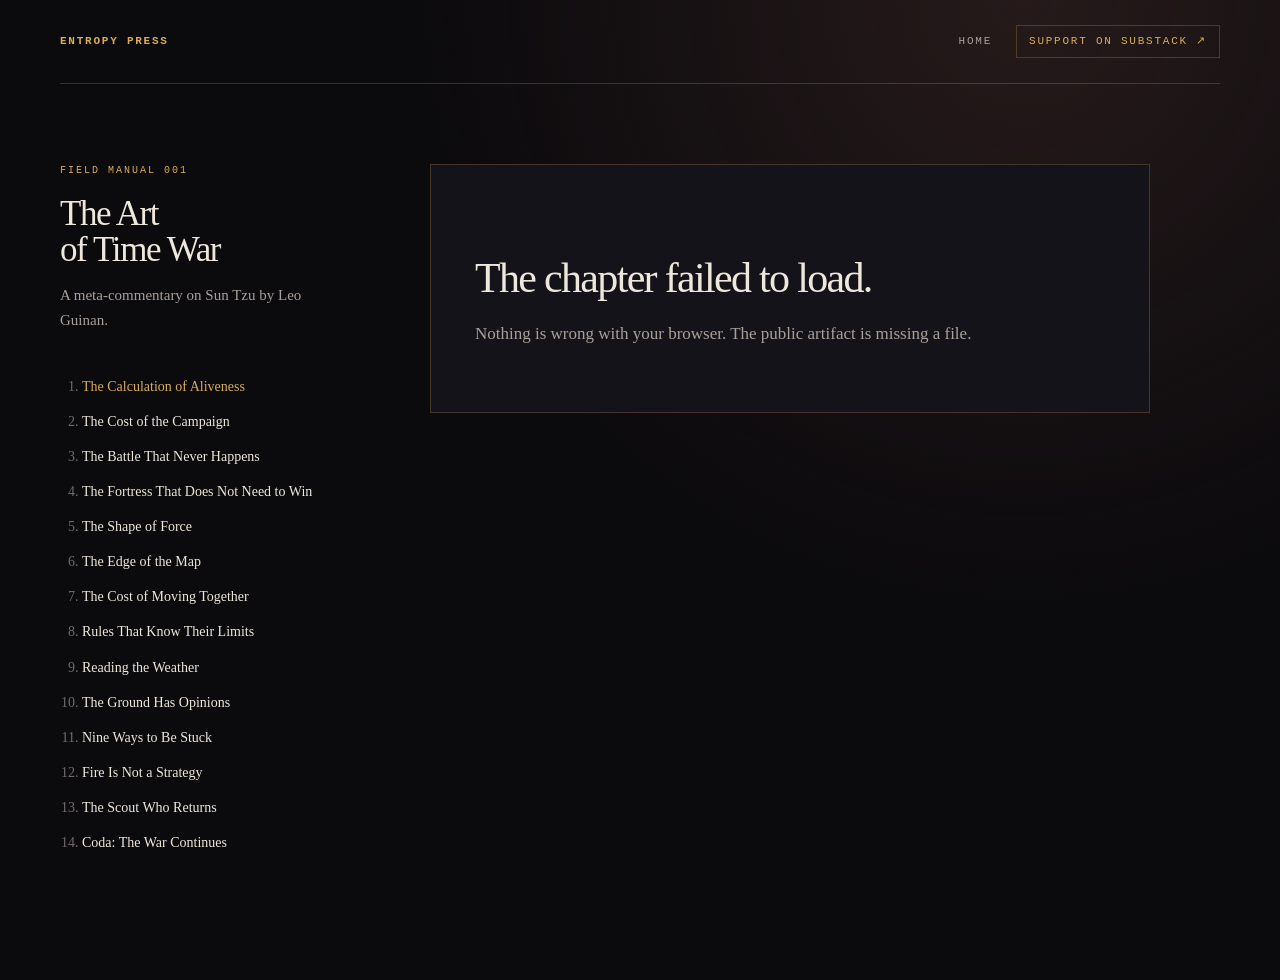
==== commit d5c57f09: "Refine open chapter reader and support links" ====
--- a/reader.html
+++ b/reader.html
@@ -12,7 +12,7 @@
     <a class="wordmark" href="/">ENTROPY PRESS</a>
     <nav aria-label="Primary navigation">
       <a href="/">Home</a>
-      <a class="nav-cta" href="https://hitchhikersguidetothefuture.com/" target="_blank" rel="noopener">Get full access ↗</a>
+      <a class="nav-cta" href="https://hitchhikertothefuture.substack.com" target="_blank" rel="noopener">Support on Substack ↗</a>
     </nav>
   </header>
 
@@ -22,38 +22,48 @@
       <h1>The Art<br>of Time War</h1>
       <p class="toc-note">A meta-commentary on Sun Tzu by Leo Guinan.</p>
       <ol>
-        <li><a class="free" href="#chapter-1">The Calculation of Aliveness</a></li>
-        <li><a href="#chapter-2">The Cost of the Campaign</a></li>
-        <li><a href="#chapter-3">The Battle That Never Happens</a></li>
-        <li><a href="#chapter-4">The Fortress That Does Not Need to Win</a></li>
-        <li><a href="#chapter-5">The Shape of Force</a></li>
-        <li><a href="#chapter-6">The Edge of the Map</a></li>
-        <li><a href="#chapter-7">The Cost of Moving Together</a></li>
-        <li><a href="#chapter-8">Rules That Know Their Limits</a></li>
-        <li><a href="#chapter-9">Reading the Weather</a></li>
-        <li><a href="#chapter-10">The Ground Has Opinions</a></li>
-        <li><a href="#chapter-11">Nine Ways to Be Stuck</a></li>
-        <li><a href="#chapter-12">Fire Is Not a Strategy</a></li>
-        <li><a href="#chapter-13">The Scout Who Returns</a></li>
-        <li><a href="#coda">Coda: The War Continues</a></li>
+        <li><a class="free" href="?chapter=1">The Calculation of Aliveness</a></li>
+        <li><a href="?chapter=2">The Cost of the Campaign</a></li>
+        <li><a href="?chapter=3">The Battle That Never Happens</a></li>
+        <li><a href="?chapter=4">The Fortress That Does Not Need to Win</a></li>
+        <li><a href="?chapter=5">The Shape of Force</a></li>
+        <li><a href="?chapter=6">The Edge of the Map</a></li>
+        <li><a href="?chapter=7">The Cost of Moving Together</a></li>
+        <li><a href="?chapter=8">Rules That Know Their Limits</a></li>
+        <li><a href="?chapter=9">Reading the Weather</a></li>
+        <li><a href="?chapter=10">The Ground Has Opinions</a></li>
+        <li><a href="?chapter=11">Nine Ways to Be Stuck</a></li>
+        <li><a href="?chapter=12">Fire Is Not a Strategy</a></li>
+        <li><a href="?chapter=13">The Scout Who Returns</a></li>
+        <li><a href="?chapter=coda">Coda: The War Continues</a></li>
       </ol>
     </aside>
 
     <article class="reader" id="reader-content">
-      <div class="locked-panel"><p class="eyebrow">Reader’s note</p><h2>The whole book is here.</h2><p>The paywall remains visible because the work deserves support. It is not a lock. If a reader cannot afford the platform or subscription, they can still read. We both win when the book travels.</p><a class="button" href="https://hitchhikersguidetothefuture.com/" target="_blank" rel="noopener">Support the press ↗</a></div>
+      <p class="eyebrow">Loading chapter</p>
+      <p>One moment. The bureaucracy of reading is almost complete.</p>
     </article>
   </main>
 
   <script>
     const content = document.querySelector('#reader-content');
-    const chapter = new URLSearchParams(location.search).get('chapter');
+    const chapter = new URLSearchParams(location.search).get('chapter') || '1';
     fetch('content/book.html', {cache: 'no-store'})
       .then(response => { if (!response.ok) throw new Error('Book unavailable'); return response.text(); })
       .then(html => {
-        content.insertAdjacentHTML('beforeend', html);
-        if (chapter) document.getElementById(chapter === 'coda' ? 'coda' : `chapter-${CSS.escape(chapter)}`)?.scrollIntoView();
+        const documentFragment = new DOMParser().parseFromString(html, 'text/html');
+        const sections = [...documentFragment.querySelectorAll('.book-chapter')];
+        const targetId = chapter === 'coda' ? 'coda' : `chapter-${CSS.escape(chapter)}`;
+        const selected = documentFragment.getElementById(targetId);
+        if (!selected) throw new Error('Chapter unavailable');
+        const position = sections.indexOf(selected);
+        const previous = sections[position - 1];
+        const next = sections[position + 1];
+        const link = section => section ? `?chapter=${section.id === 'coda' ? 'coda' : section.id.replace('chapter-', '')}` : '';
+        content.innerHTML = `<div class="locked-panel"><p class="eyebrow">Reader’s note</p><h2>This chapter is open.</h2><p>The support boundary is visible because the work deserves support. It is not a lock. If you cannot afford the platform or subscription, you can still read.</p><a class="button" href="https://hitchhikertothefuture.substack.com" target="_blank" rel="noopener">Support the book on Substack ↗</a></div>${selected.outerHTML}<nav class="chapter-nav" aria-label="Chapter navigation">${previous ? `<a href="${link(previous)}">← Previous</a>` : '<span></span>'}${next ? `<a href="${link(next)}">Next →</a>` : '<span></span>'}</nav>`;
+        document.title = `${selected.querySelector('h2').textContent} — The Art of Time War`;
       })
-      .catch(() => { content.insertAdjacentHTML('beforeend', '<div class="locked-panel"><h2>The book failed to load.</h2><p>Nothing is wrong with your browser. The public artifact is missing a file.</p></div>'); });
+      .catch(() => { content.innerHTML = '<div class="locked-panel"><h2>The chapter failed to load.</h2><p>Nothing is wrong with your browser. The public artifact is missing a file.</p></div>'; });
   </script>
 </body>
 </html>
--- a/assets/site.css
+++ b/assets/site.css
@@ -75,10 +75,14 @@
 .reader blockquote { margin: 34px 0; padding: 2px 0 2px 22px; color: var(--muted); border-left: 2px solid var(--ember); font-style: italic; }
 .reader hr { margin: 42px 0; border: 0; border-top: 1px solid var(--line); }
 .locked-panel { padding: 44px; background: var(--panel); border: 1px solid var(--line); }
+.reader > .locked-panel { margin-bottom: 72px; }
 .locked-panel h2 { margin-bottom: 20px; font-size: 42px; }
 .locked-panel p { color: var(--muted); }
 .locked-panel .button { margin-top: 12px; }
 .fine { margin-top: 30px; color: var(--dim) !important; font: 11px/1.6 var(--mono); }
+.chapter-nav { display: flex; justify-content: space-between; gap: 20px; margin-top: 56px; padding-top: 22px; border-top: 1px solid var(--line); font: 11px var(--mono); }
+.chapter-nav a { color: var(--gold); text-decoration: none; }
+.chapter-nav a:hover { color: var(--ink); }
 @media (max-width: 820px) {
   .shell { width: min(100% - 32px, 680px); }
   .masthead { align-items: flex-start; flex-direction: column; gap: 16px; }
@@ -101,4 +105,5 @@
   .orbit::before, .orbit::after { height: 210px; }
   .toc ol { columns: 1; }
   .locked-panel { padding: 28px 22px; }
+  .reader > .locked-panel { margin-bottom: 48px; }
 }
